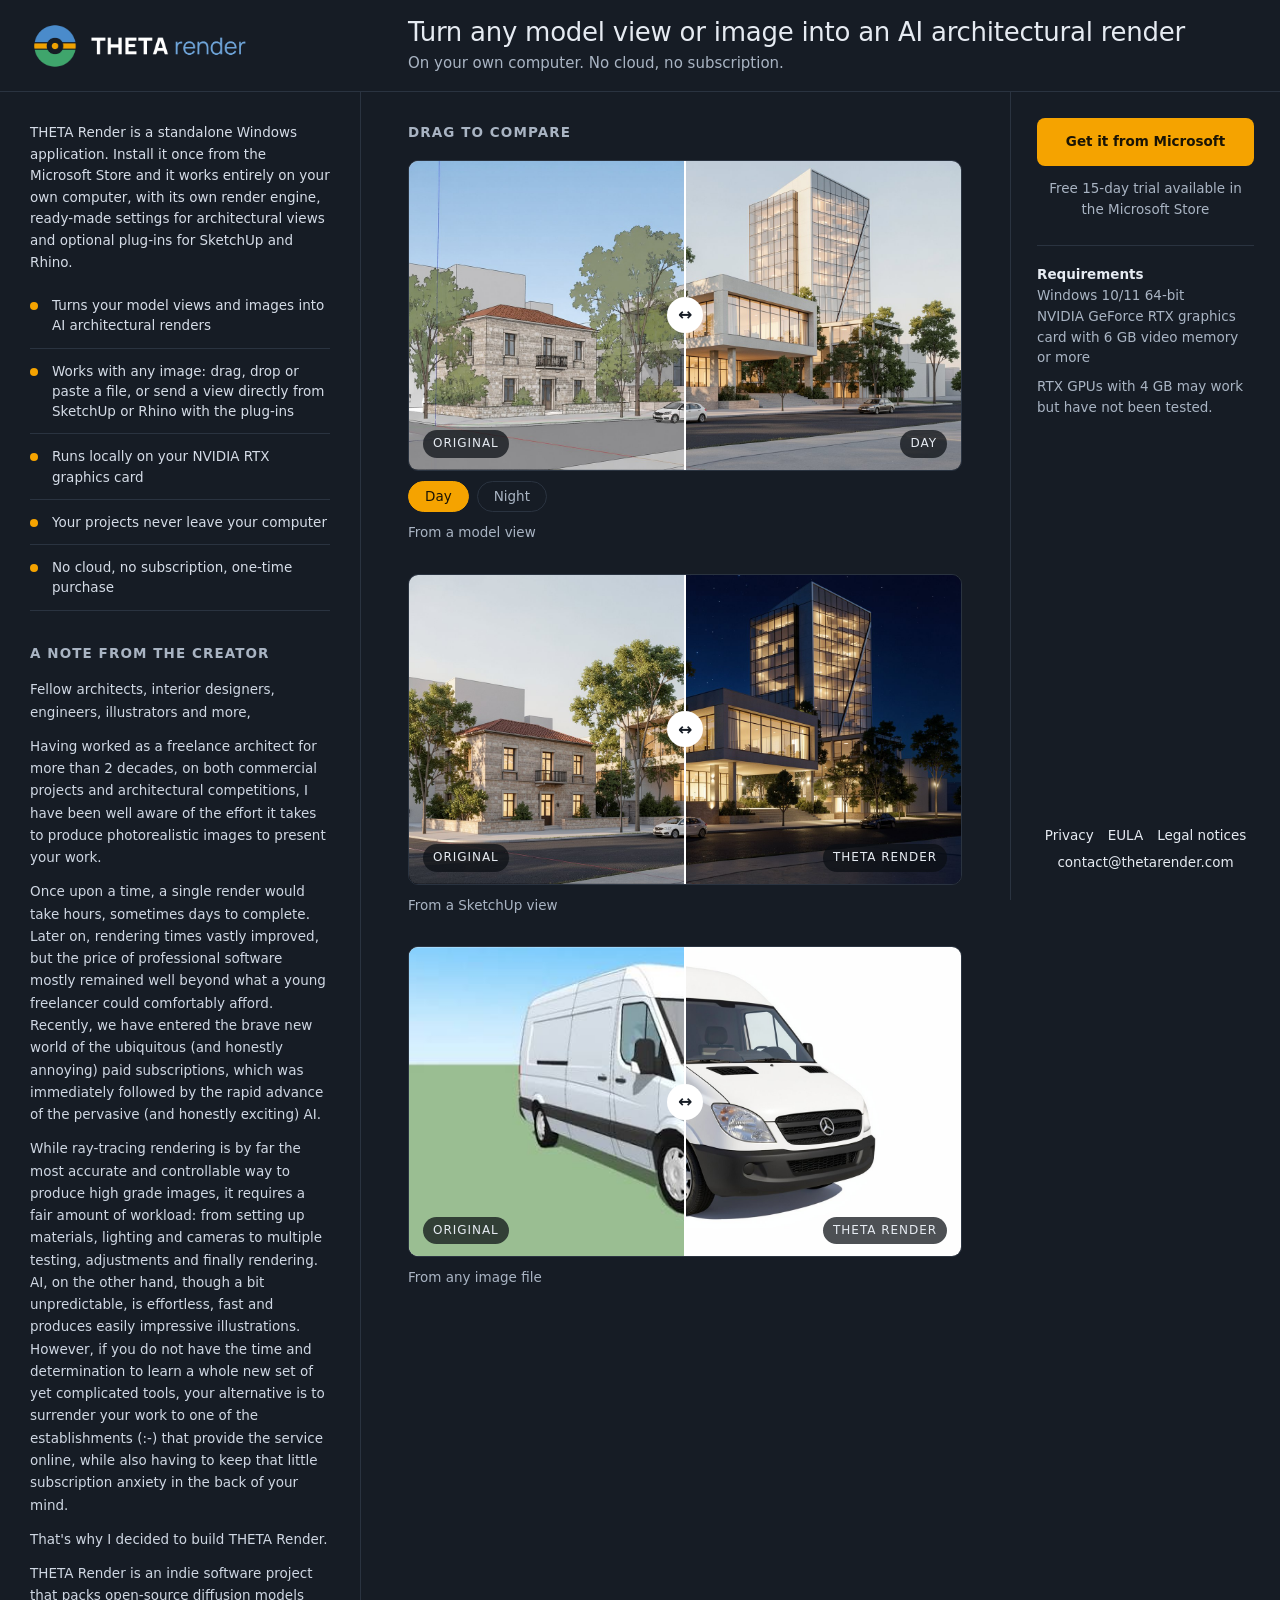
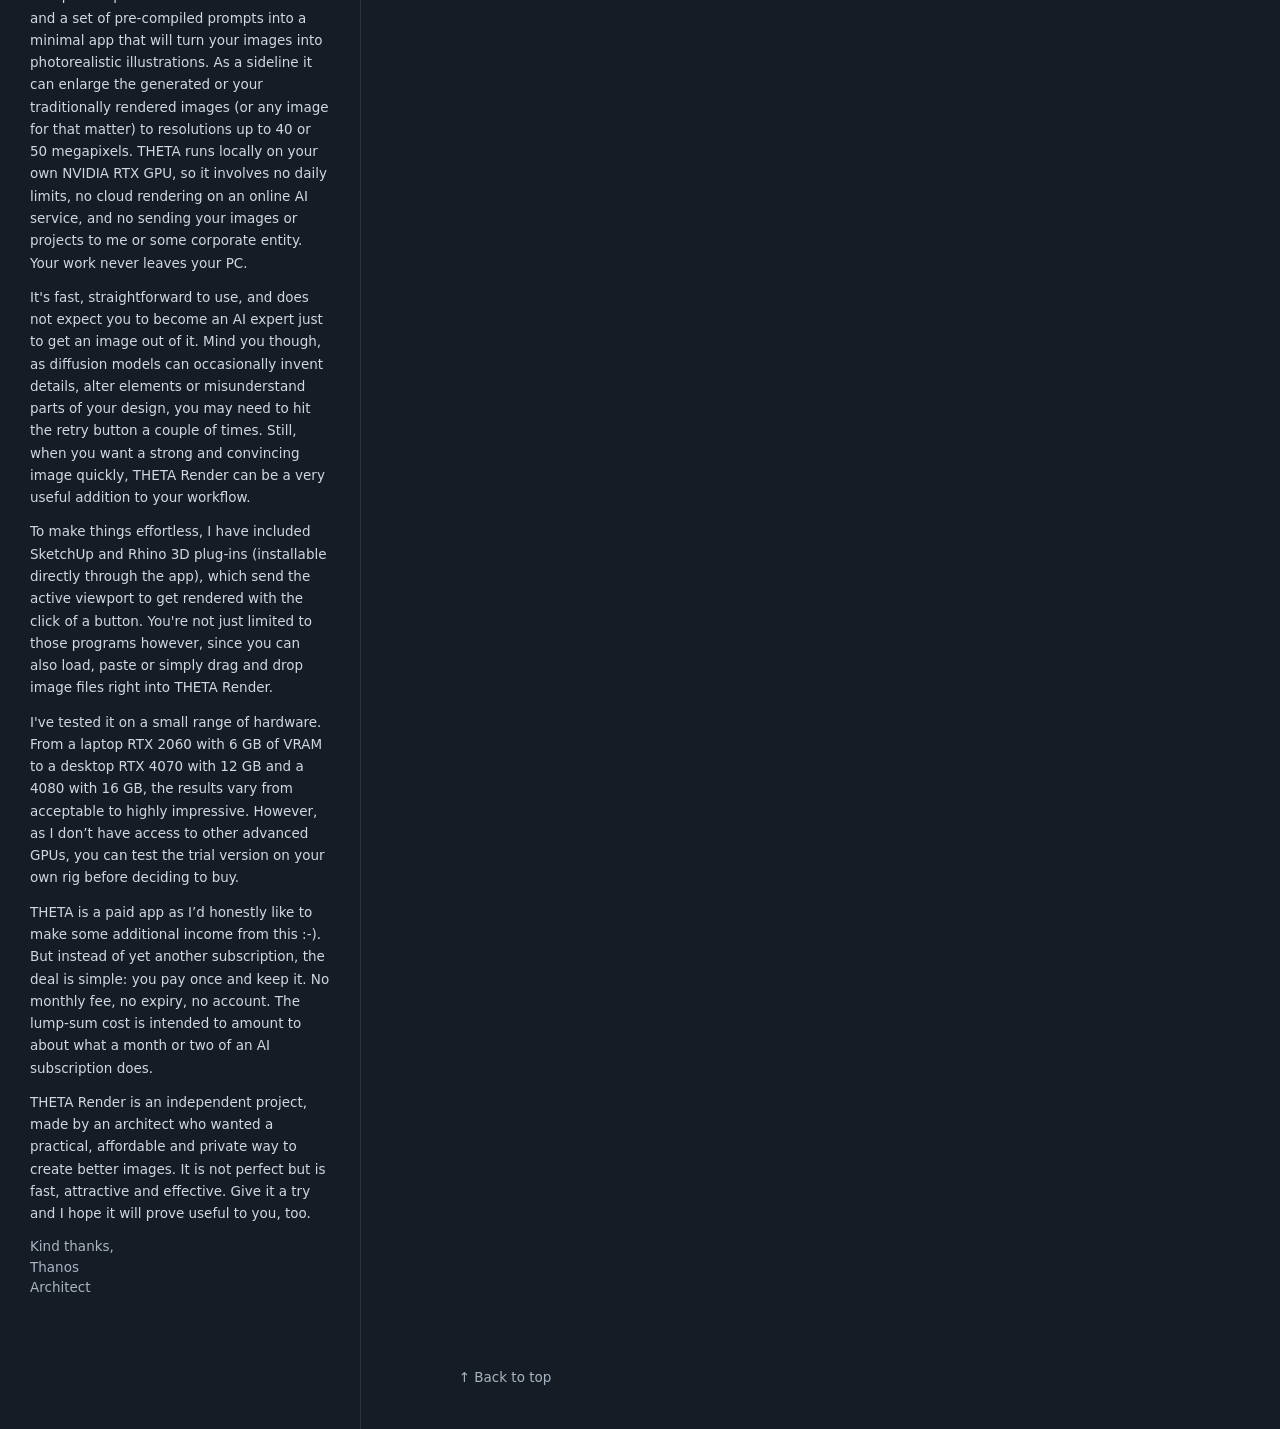
==== index.html @ a82d712e "Add website" ====
<!doctype html><html lang="en"><head><meta charset="utf-8"><meta name="viewport" content="width=device-width,initial-scale=1">
<title>THETA Render - turn any model view or image into an AI architectural render</title><meta name="description" content="THETA Render turns any model view, sketch, photo or image into an AI-generated architectural render on your own NVIDIA computer. No cloud, no subscription.">
<meta property="og:title" content="THETA Render - turn any model view or image into an AI architectural render"><meta property="og:description" content="THETA Render turns any model view, sketch, photo or image into an AI-generated architectural render on your own NVIDIA computer. No cloud, no subscription."><meta property="og:type" content="website"><meta property="og:url" content="https://thetarender.com/">
<link rel="icon" href="img/favicon.png"><link rel="stylesheet" href="css/style.css?v=6"></head><body id="top"><header><a class="logo" href="index.html"><img src="img/logo.png" alt="THETA render"></a><div><h1>Turn any model view or image into an AI architectural render</h1><p>On your own computer. No cloud, no subscription.</p></div></header><aside class="right">
 <a class="btn" href="#">Get it from Microsoft</a>
 <p class="small">Free 15-day trial available in the Microsoft Store</p>
 <div class="req"><b>Requirements</b><br>Windows 10/11 64-bit<br>NVIDIA GeForce RTX graphics card with 6 GB video memory or more<br><span style="display:block;margin-top:8px">RTX GPUs with 4 GB may work but have not been tested.</span></div>
 <div class="legal"><a href="privacy.html">Privacy</a><a href="eula.html">EULA</a><a href="notices.html">Legal notices</a><a class="em" href="mailto:contact@thetarender.com">contact@thetarender.com</a></div>
</aside>
<div class="layout">
 <section class="left">
  <p class="intro">THETA Render is a standalone Windows application. Install it once from the Microsoft Store and it works entirely on your own computer, with its own render engine, ready-made settings for architectural views and optional plug-ins for SketchUp and Rhino.</p>
  <ul class="facts">
   <li>Turns your model views and images into AI architectural renders</li>
   <li>Works with any image: drag, drop or paste a file, or send a view directly from SketchUp or Rhino with the plug-ins</li>
   <li>Runs locally on your NVIDIA RTX graphics card</li>
   <li>Your projects never leave your computer</li>
   <li>No cloud, no subscription, one-time purchase</li>
  </ul>
  <div class="note"><h2>A note from the creator</h2><p>Fellow architects, interior designers, engineers, illustrators and more,</p><p>Having worked as a freelance architect for more than 2 decades, on both commercial projects and architectural competitions, I have been well aware of the effort it takes to produce photorealistic images to present your work.</p><p>Once upon a time, a single render would take hours, sometimes days to complete. Later on, rendering times vastly improved, but the price of professional software mostly remained well beyond what a young freelancer could comfortably afford. Recently, we have entered the brave new world of the ubiquitous (and honestly annoying) paid subscriptions, which was immediately followed by the rapid advance of the pervasive (and honestly exciting) AI.</p><p>While ray-tracing rendering is by far the most accurate and controllable way to produce high grade images, it requires a fair amount of workload: from setting up materials, lighting and cameras to multiple testing, adjustments and finally rendering. AI, on the other hand, though a bit unpredictable, is effortless, fast and produces easily impressive illustrations. However, if you do not have the time and determination to learn a whole new set of yet complicated tools, your alternative is to surrender your work to one of the establishments (:-) that provide the service online, while also having to keep that little subscription anxiety in the back of your mind.</p><p>That&#x27;s why I decided to build THETA Render.</p><p>THETA Render is an indie software project that packs open-source diffusion models and a set of pre-compiled prompts into a minimal app that will turn your images into photorealistic illustrations. As a sideline it can enlarge the generated or your traditionally rendered images (or any image for that matter) to resolutions up to 40 or 50 megapixels. THETA runs locally on your own NVIDIA RTX GPU, so it involves no daily limits, no cloud rendering on an online AI service, and no sending your images or projects to me or some corporate entity. Your work never leaves your PC.</p><p>It&#x27;s fast, straightforward to use, and does not expect you to become an AI expert just to get an image out of it. Mind you though, as diffusion models can occasionally invent details, alter elements or misunderstand parts of your design, you may need to hit the retry button a couple of times. Still, when you want a strong and convincing image quickly, THETA Render can be a very useful addition to your workflow.</p><p>To make things effortless, I have included SketchUp and Rhino 3D plug-ins (installable directly through the app), which send the active viewport to get rendered with the click of a button. You&#x27;re not just limited to those programs however, since you can also load, paste or simply drag and drop image files right into THETA Render.</p><p>I&#x27;ve tested it on a small range of hardware. From a laptop RTX 2060 with 6 GB of VRAM to a desktop RTX 4070 with 12 GB and a 4080 with 16 GB, the results vary from acceptable to highly impressive. However, as I don’t have access to other advanced GPUs, you can test the trial version on your own rig before deciding to buy.</p><p>THETA is a paid app as I’d honestly like to make some additional income from this :-). But instead of yet another subscription, the deal is simple: you pay once and keep it. No monthly fee, no expiry, no account. The lump-sum cost is intended to amount to about what a month or two of an AI subscription does.</p><p>THETA Render is an independent project, made by an architect who wanted a practical, affordable and private way to create better images. It is not perfect but is fast, attractive and effective. Give it a try and I hope it will prove useful to you, too.</p><div class="sig">Kind thanks,<br>Thanos<br>Architect</div></div>
 </section>
 <main class="gallery"><div class="in">
  <h2>Drag to compare</h2>
  <div id="gallery"></div>
 </div></main>
 <div class="totop"><a href="#top">&uarr; Back to top</a></div>
</div>
<footer class="mfoot"><a href="privacy.html">Privacy</a><a href="eula.html">EULA</a><a href="notices.html">Legal notices</a><a class="em" href="mailto:contact@thetarender.com">contact@thetarender.com</a></footer>
<noscript><p style="padding:20px">Please enable JavaScript to see the before/after examples.</p></noscript><script src="js/gallery.js"></script><script src="js/main.js"></script></body></html>
---- css/style.css ----
:root{--fs:13.5px;--bg:#161c25;--line:#2a3340;--text:#e6ebf2;--muted:#a9b4c3;--blue:#6aa5e3;--orange:#f5a300;--hh:92px;--lw:360px;--rw:270px;--gp:48px}
*{box-sizing:border-box}html{scroll-padding-top:calc(var(--hh) + 16px)}body{margin:0;background:var(--bg);color:var(--text);font:var(--fs)/1.6 "Segoe UI",system-ui,-apple-system,Roboto,Helvetica,Arial,sans-serif}
a{color:var(--blue)}
header{position:fixed;top:0;left:0;right:0;height:var(--hh);background:var(--bg);border-bottom:1px solid var(--line);display:flex;align-items:center;gap:0;padding:0 32px;z-index:5}
header .logo{width:calc(var(--lw) + var(--gp) - 32px);flex:none}header .logo img{height:46px;display:block}
header h1{font-size:26px;font-weight:500;margin:0;letter-spacing:-.01em;line-height:1.25}
header p{margin:2px 0 0;color:var(--muted);font-size:15px}
.right{position:fixed;top:var(--hh);bottom:0;right:0;width:var(--rw);border-left:1px solid var(--line);padding:26px 26px;display:flex;flex-direction:column;overflow:auto;background:var(--bg)}
.btn{display:block;text-align:center;text-decoration:none;font-weight:600;font-size:var(--fs);padding:13px 16px;border-radius:8px;background:var(--orange);color:#1a1405}
.btn:hover,.btn:focus-visible{filter:brightness(1.08)}
.small{font-size:var(--fs);color:var(--muted);text-align:center;margin:12px 0 0}
.req{margin-top:24px;font-size:var(--fs);line-height:1.55;color:var(--muted);border-top:1px solid var(--line);padding-top:18px}
.req b{color:var(--text);font-weight:600}
.legal{margin-top:auto;font-size:var(--fs);display:flex;gap:6px 14px;justify-content:center;flex-wrap:wrap;padding-top:20px}
.legal .em{flex-basis:100%;text-align:center}.legal a{color:var(--text);text-decoration:none;font-weight:500}.legal a:hover{text-decoration:underline}
.layout{margin:var(--hh) var(--rw) 0 0;display:grid;grid-template-columns:var(--lw) minmax(0,1fr);align-items:start;background:linear-gradient(var(--line),var(--line)) var(--lw) 0/1px 100% no-repeat}
.left{padding:30px 30px 60px}.intro{margin:0 0 22px;font-size:var(--fs);line-height:1.6;color:#d5dce7}
.facts{list-style:none;margin:0 0 32px;padding:0}
.facts li{padding:12px 0 12px 22px;border-bottom:1px solid var(--line);position:relative;color:#d5dce7;font-size:var(--fs);line-height:1.5}
.facts li:first-child{padding-top:0}
.facts li:before{content:"";position:absolute;left:0;top:19px;width:8px;height:8px;border-radius:50%;background:var(--orange)}
.facts li:first-child:before{top:7px}
.note h2{font-size:var(--fs);letter-spacing:.08em;text-transform:uppercase;color:var(--muted);font-weight:600;margin:0 0 14px}
.note p{margin:0 0 12px;font-size:var(--fs);line-height:1.65;color:#cfd7e3}
.sig{color:var(--muted);font-size:var(--fs);margin-top:6px;line-height:1.5}
.gallery{padding:30px var(--gp) 60px;min-width:0}.gallery .in{max-width:none}
.gallery h2{font-size:var(--fs);letter-spacing:.08em;text-transform:uppercase;color:var(--muted);font-weight:600;margin:0 0 16px}
figure{margin:0 0 30px}
figcaption{font-size:var(--fs);color:var(--muted);margin-top:10px}
.cmp{position:relative;background:#10151c;border-radius:10px;overflow:hidden;border:1px solid var(--line);aspect-ratio:var(--ar,2/1);touch-action:pan-y;cursor:ew-resize;user-select:none;-webkit-user-select:none;outline-offset:3px;--p:50%}
.cmp img{position:absolute;inset:0;width:100%;height:100%;object-fit:cover;display:block;pointer-events:none}
.cmp .before{position:absolute;inset:0;clip-path:inset(0 calc(100% - var(--p)) 0 0)}
.cmp .handle{position:absolute;top:0;bottom:0;left:var(--p);width:2px;margin-left:-1px;background:#fff;pointer-events:none}
.cmp .handle:after{content:"\2194";position:absolute;top:50%;left:50%;transform:translate(-50%,-50%);width:36px;height:36px;border-radius:50%;background:#fff;color:#161c25;display:grid;place-items:center;font-size:17px;font-weight:700}
.tag{position:absolute;bottom:12px;font-size:12px;letter-spacing:.08em;text-transform:uppercase;background:rgba(10,14,20,.72);padding:4px 10px;border-radius:20px;pointer-events:none}
.modes{display:flex;gap:8px;margin-top:10px}.modes button{font:inherit;font-size:var(--fs);color:var(--muted);background:none;border:1px solid var(--line);border-radius:20px;padding:4px 16px;cursor:pointer}.modes button[aria-pressed=true]{color:#1a1405;background:var(--orange);border-color:var(--orange)}.modes button:hover{color:var(--text)}.modes button[aria-pressed=true]:hover{color:#1a1405}
.tag.l{left:14px}.tag.r{right:14px}
.totop{grid-column:1/-1;text-align:center;padding:10px 0 40px;font-size:var(--fs)}.totop a{color:var(--muted);text-decoration:none}.totop a:hover{color:var(--text)}
.mfoot{display:none}.mfoot .em{flex-basis:100%;text-align:center}
/* legal pages */
.doc{margin:var(--hh) 0 0;padding:36px 32px 80px}
.doc .wrap{max-width:860px;margin:0 auto}
.doc h1{font-size:26px;font-weight:500;margin:0 0 4px}
.doc p.meta{color:var(--muted);font-size:var(--fs);margin:0 0 2px}
.doc h2{font-size:var(--fs);margin:34px 0 10px;font-weight:600}
.doc p{margin:0 0 10px;color:#d5dce7;font-size:var(--fs);overflow-wrap:anywhere}
.doc p.item{padding-left:2.6em;text-indent:-2.6em}
.doc p.sub{padding-left:4.6em;text-indent:-2em}
.doc .back{display:inline-block;margin-bottom:18px;text-decoration:none;font-size:var(--fs)}.doc .totop{text-align:left;padding:26px 0 0}
.doc .legal{justify-content:flex-start;margin-top:40px;border-top:1px solid var(--line)}.doc .legal .em{flex-basis:auto;text-align:left}
@media(max-width:1180px){
 header{position:static;height:auto;flex-direction:column;align-items:flex-start;gap:12px;padding:22px;border:0}
 header h1{font-size:24px}
 header .logo{width:auto}
 .right{position:static;width:auto;border:0;padding:4px 22px 22px;overflow:visible}
 .right .legal{display:none}
 .layout{margin:0;display:flex;flex-direction:column;align-items:stretch}
 .gallery,.gallery .in,.cmp{width:100%}
 .left{display:contents}
 .layout{background:none}
 .intro{order:0;padding:0 22px;margin:0 0 14px}
 .facts{order:1;padding:0 22px;margin:0 0 8px}
 .gallery{order:2;padding:18px 22px 8px}.gallery .in{max-width:none}
 .note{order:3;padding:12px 22px 12px}
 .totop{order:4;padding:6px 0 18px}
 .mfoot{display:flex;gap:8px 18px;flex-wrap:wrap;justify-content:center;padding:18px 22px 40px;border-top:1px solid var(--line)}
 .mfoot a{color:var(--text);text-decoration:none;font-weight:500}
 .doc{margin:0;padding:8px 22px 60px}
 .cmp{touch-action:pan-y}
}
@media(prefers-reduced-motion:no-preference){.btn{transition:filter .15s}}
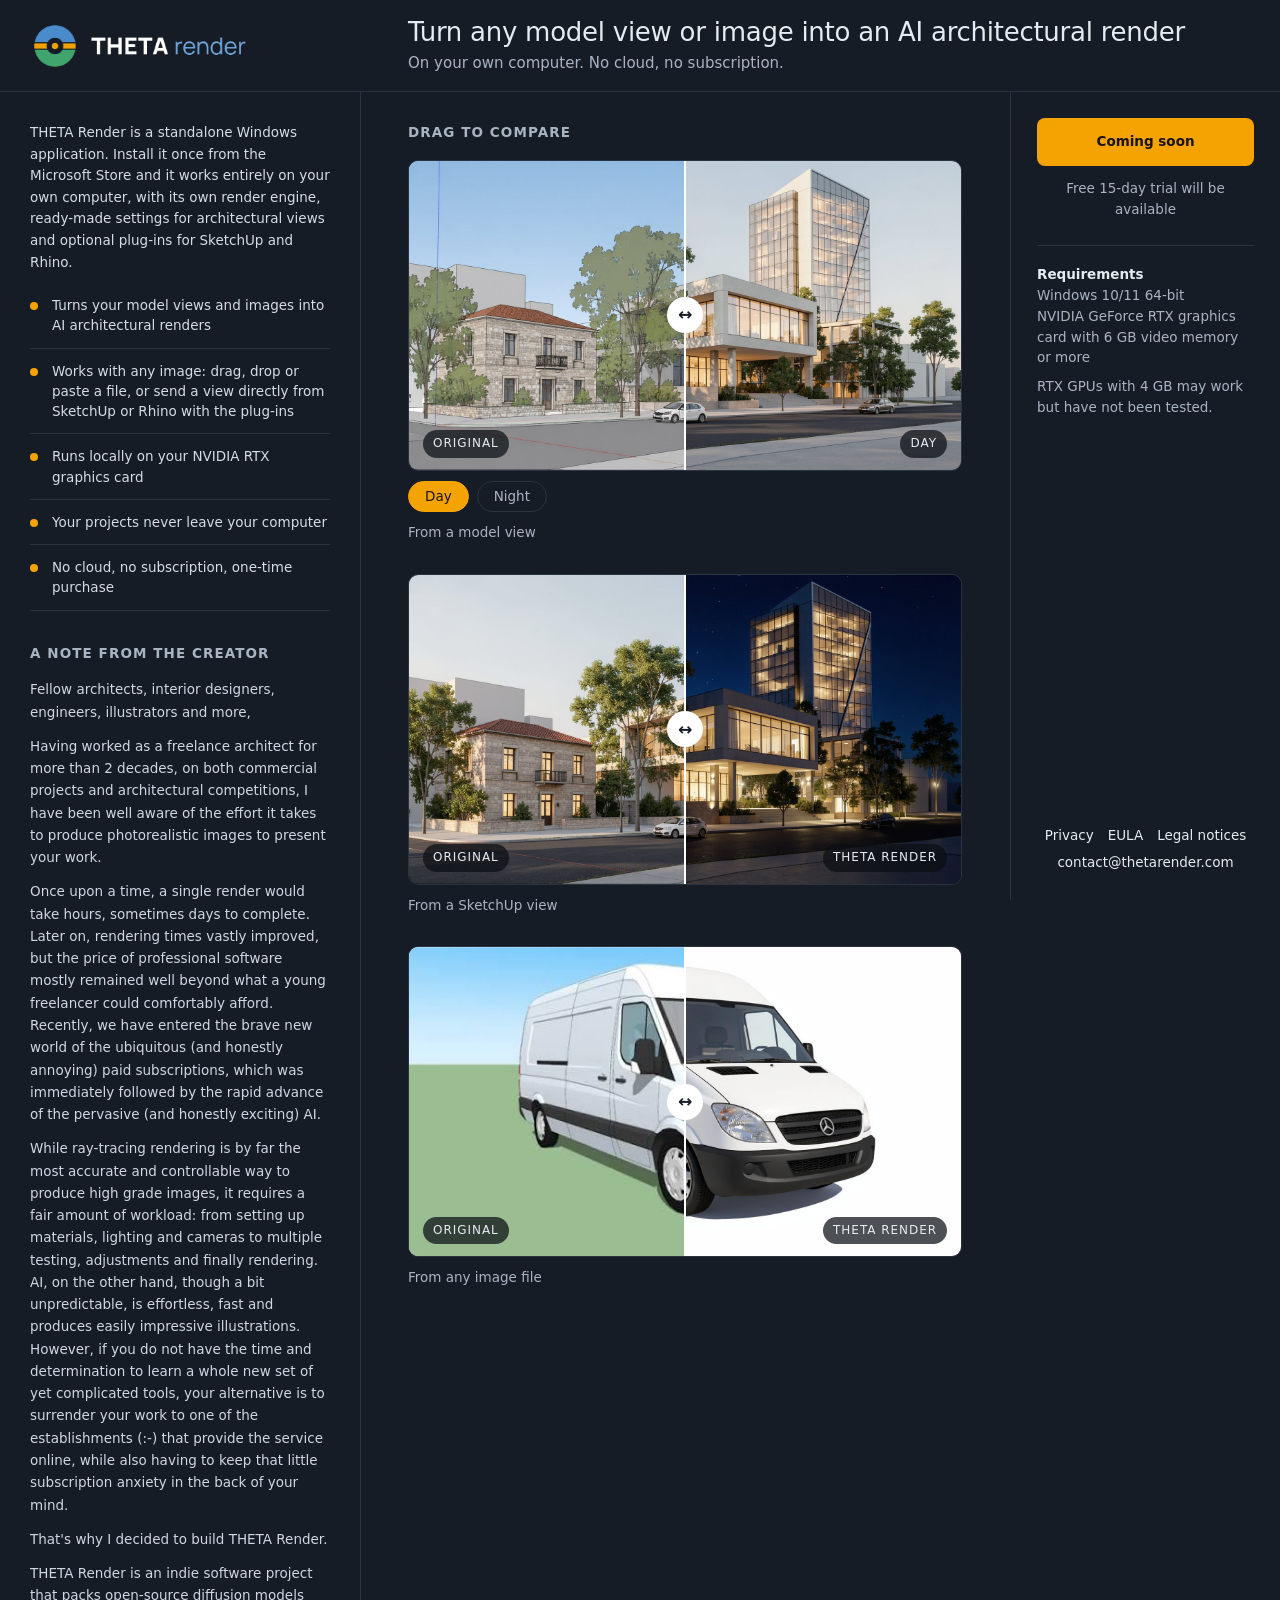
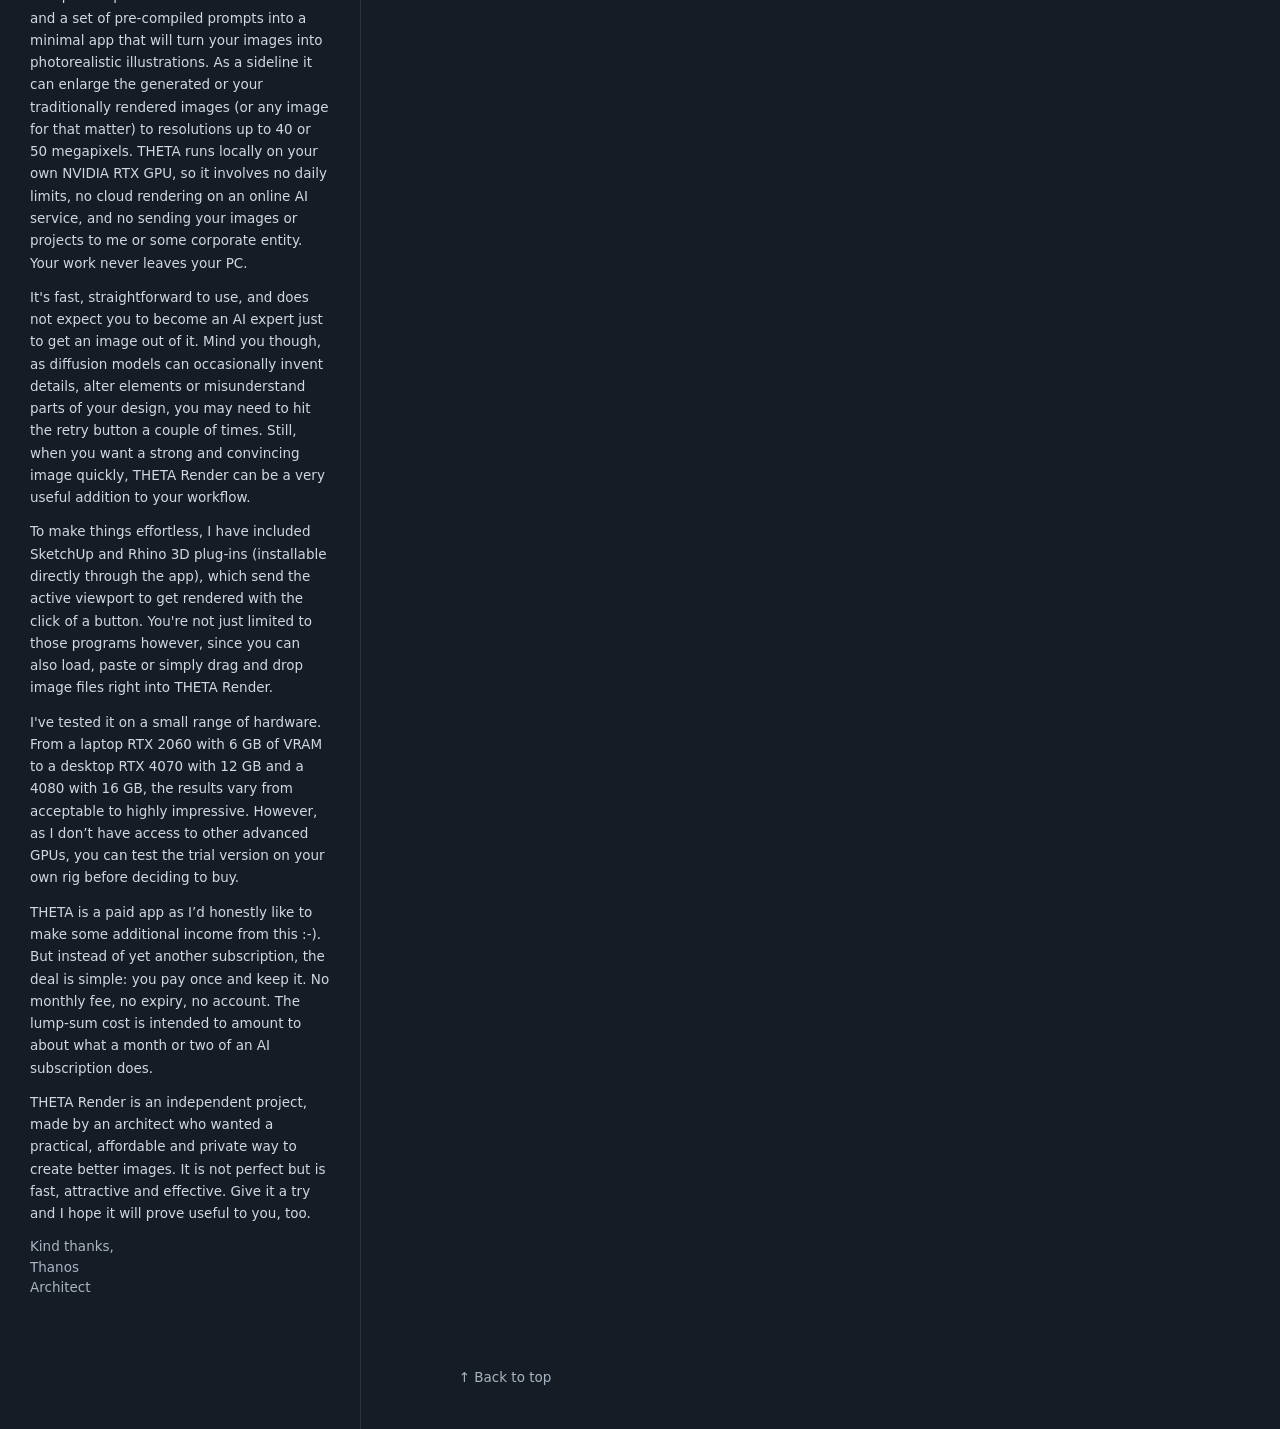
==== commit edee2157: "Change button text and trial availability message Updated call-to-action and trial information." ====
--- a/index.html
+++ b/index.html
@@ -1,9 +1,10 @@
 <!doctype html><html lang="en"><head><meta charset="utf-8"><meta name="viewport" content="width=device-width,initial-scale=1">
+<meta name="robots" content="noindex, nofollow">
 <title>THETA Render - turn any model view or image into an AI architectural render</title><meta name="description" content="THETA Render turns any model view, sketch, photo or image into an AI-generated architectural render on your own NVIDIA computer. No cloud, no subscription.">
 <meta property="og:title" content="THETA Render - turn any model view or image into an AI architectural render"><meta property="og:description" content="THETA Render turns any model view, sketch, photo or image into an AI-generated architectural render on your own NVIDIA computer. No cloud, no subscription."><meta property="og:type" content="website"><meta property="og:url" content="https://thetarender.com/">
 <link rel="icon" href="img/favicon.png"><link rel="stylesheet" href="css/style.css?v=6"></head><body id="top"><header><a class="logo" href="index.html"><img src="img/logo.png" alt="THETA render"></a><div><h1>Turn any model view or image into an AI architectural render</h1><p>On your own computer. No cloud, no subscription.</p></div></header><aside class="right">
- <a class="btn" href="#">Get it from Microsoft</a>
- <p class="small">Free 15-day trial available in the Microsoft Store</p>
+ <a class="btn" href="#">Coming soon</a>
+ <p class="small">Free 15-day trial will be available</p>
  <div class="req"><b>Requirements</b><br>Windows 10/11 64-bit<br>NVIDIA GeForce RTX graphics card with 6 GB video memory or more<br><span style="display:block;margin-top:8px">RTX GPUs with 4 GB may work but have not been tested.</span></div>
  <div class="legal"><a href="privacy.html">Privacy</a><a href="eula.html">EULA</a><a href="notices.html">Legal notices</a><a class="em" href="mailto:contact@thetarender.com">contact@thetarender.com</a></div>
 </aside>
@@ -26,4 +27,4 @@
  <div class="totop"><a href="#top">&uarr; Back to top</a></div>
 </div>
 <footer class="mfoot"><a href="privacy.html">Privacy</a><a href="eula.html">EULA</a><a href="notices.html">Legal notices</a><a class="em" href="mailto:contact@thetarender.com">contact@thetarender.com</a></footer>
-<noscript><p style="padding:20px">Please enable JavaScript to see the before/after examples.</p></noscript><script src="js/gallery.js"></script><script src="js/main.js"></script></body></html>+<noscript><p style="padding:20px">Please enable JavaScript to see the before/after examples.</p></noscript><script src="js/gallery.js"></script><script src="js/main.js"></script></body></html>
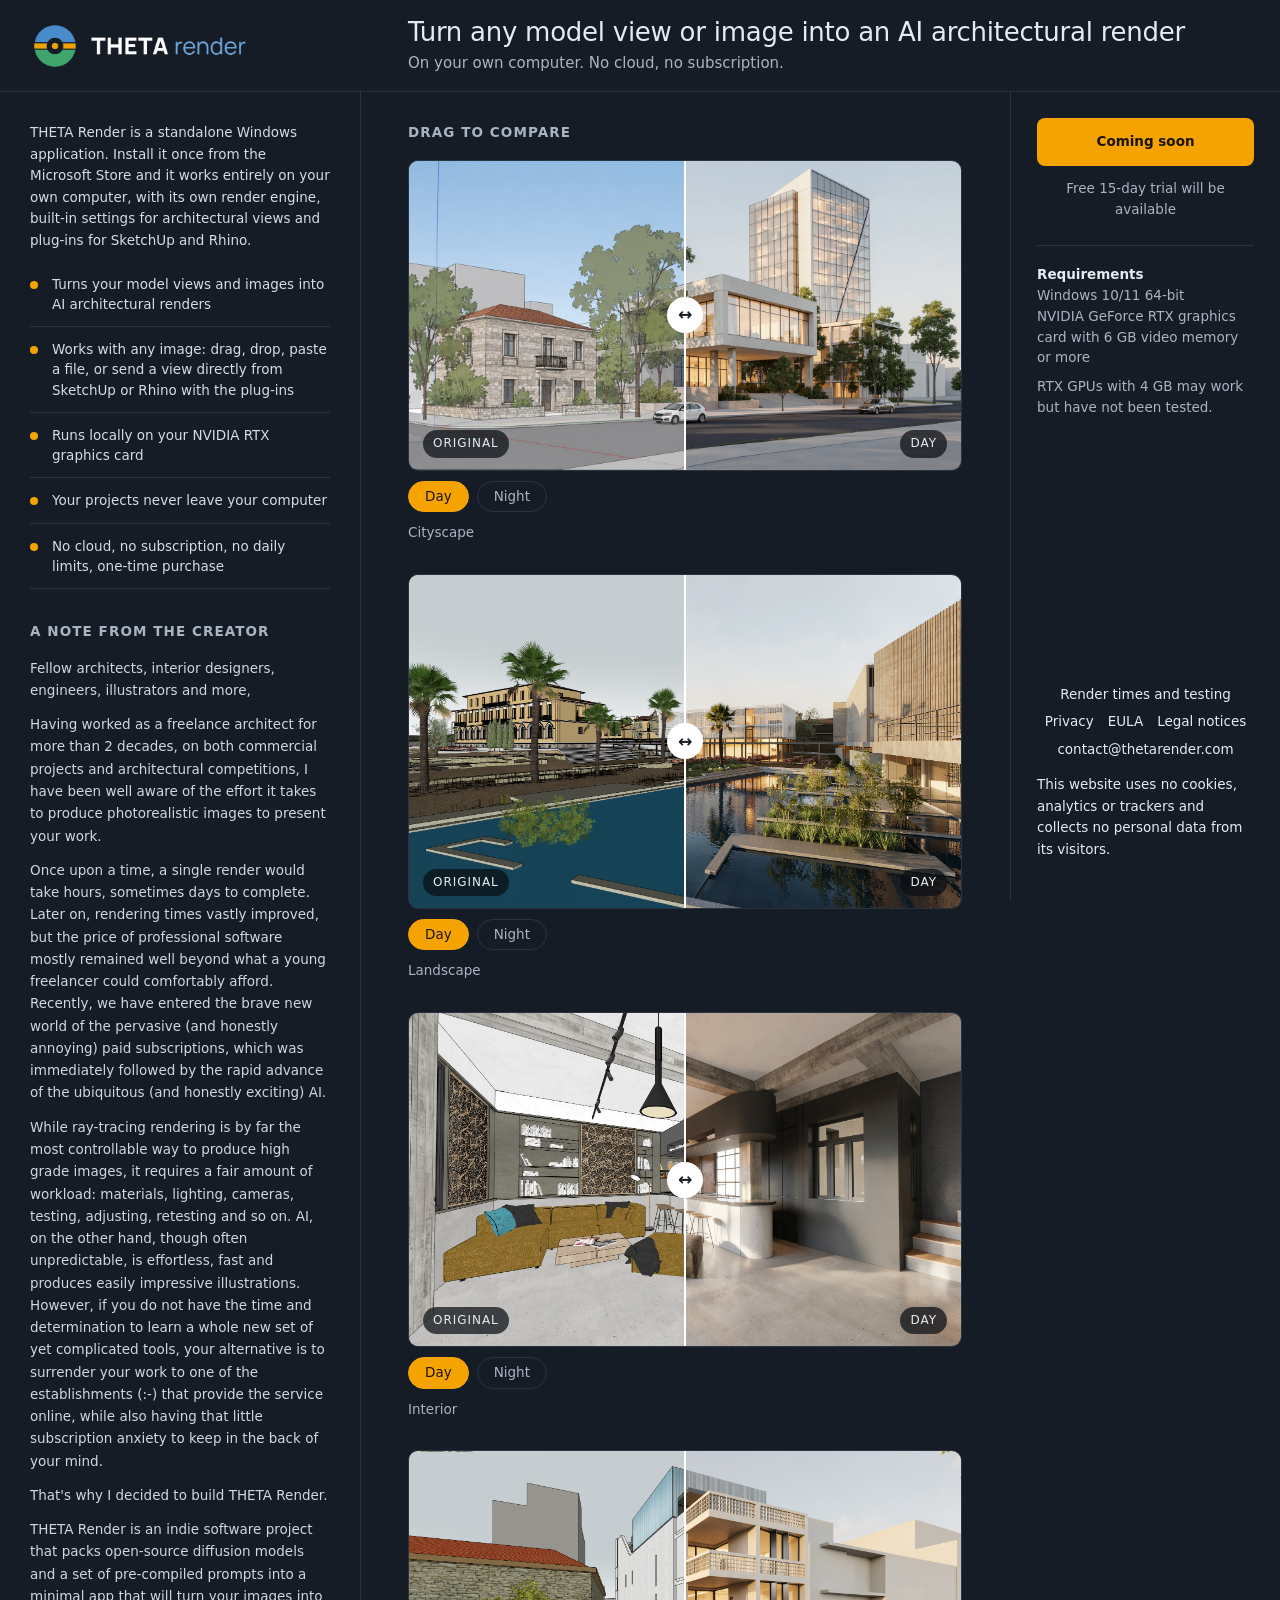
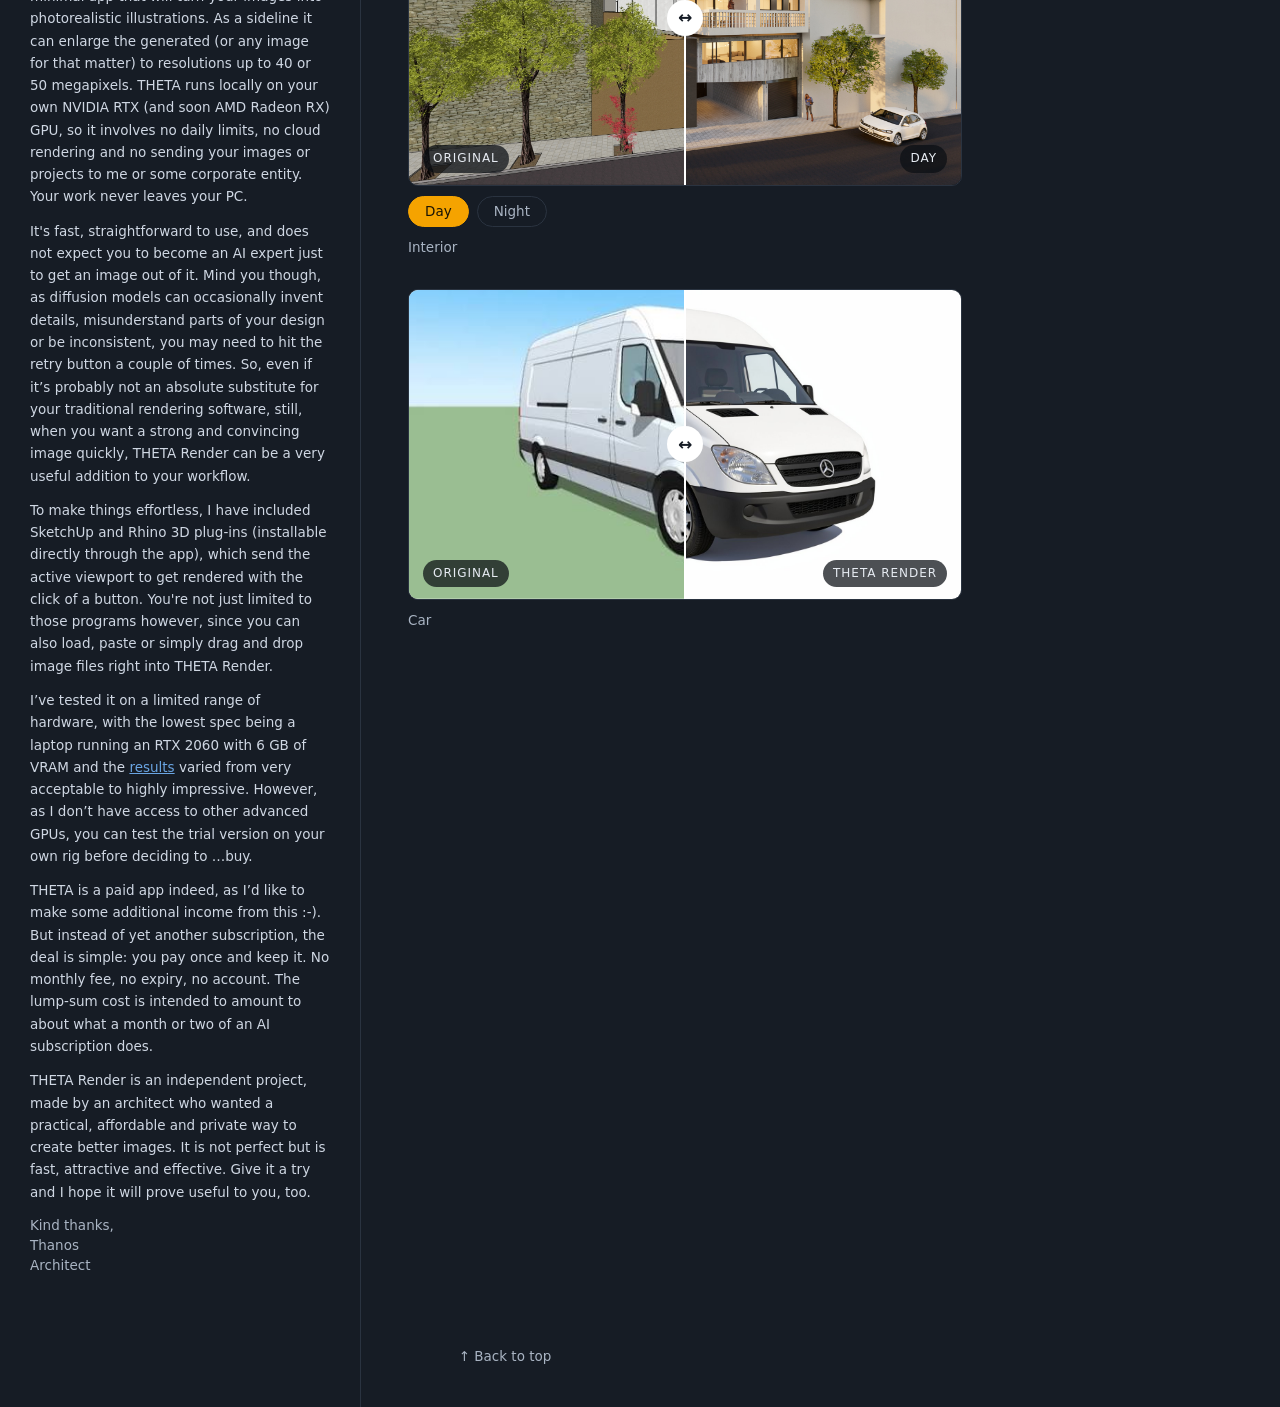
==== commit e3195e3e: "Update site with new legal" ====
--- a/index.html
+++ b/index.html
@@ -2,23 +2,23 @@
 <meta name="robots" content="noindex, nofollow">
 <title>THETA Render - turn any model view or image into an AI architectural render</title><meta name="description" content="THETA Render turns any model view, sketch, photo or image into an AI-generated architectural render on your own NVIDIA computer. No cloud, no subscription.">
 <meta property="og:title" content="THETA Render - turn any model view or image into an AI architectural render"><meta property="og:description" content="THETA Render turns any model view, sketch, photo or image into an AI-generated architectural render on your own NVIDIA computer. No cloud, no subscription."><meta property="og:type" content="website"><meta property="og:url" content="https://thetarender.com/">
-<link rel="icon" href="img/favicon.png"><link rel="stylesheet" href="css/style.css?v=6"></head><body id="top"><header><a class="logo" href="index.html"><img src="img/logo.png" alt="THETA render"></a><div><h1>Turn any model view or image into an AI architectural render</h1><p>On your own computer. No cloud, no subscription.</p></div></header><aside class="right">
- <a class="btn" href="#">Coming soon</a>
+<link rel="icon" href="img/favicon.png"><link rel="stylesheet" href="css/style.css?v=12"></head><body id="top"><header><a class="logo" href="index.html"><img src="img/logo.png" alt="THETA render"></a><div><h1>Turn any model view or image into an AI architectural render</h1><p>On your own computer. No cloud, no subscription.</p></div></header><aside class="right">
+ <span class="btn soon">Coming soon</span>
  <p class="small">Free 15-day trial will be available</p>
  <div class="req"><b>Requirements</b><br>Windows 10/11 64-bit<br>NVIDIA GeForce RTX graphics card with 6 GB video memory or more<br><span style="display:block;margin-top:8px">RTX GPUs with 4 GB may work but have not been tested.</span></div>
- <div class="legal"><a href="privacy.html">Privacy</a><a href="eula.html">EULA</a><a href="notices.html">Legal notices</a><a class="em" href="mailto:contact@thetarender.com">contact@thetarender.com</a></div>
+ <div class="legal"><a class="test" href="testing.html">Render times and testing</a><a href="privacy.html">Privacy</a><a href="eula.html">EULA</a><a href="notices.html">Legal notices</a><a class="em" href="mailto:contact@thetarender.com">contact@thetarender.com</a></div><p class="nodata">This website uses no cookies, analytics or trackers and collects no personal data from its visitors.</p>
 </aside>
 <div class="layout">
  <section class="left">
-  <p class="intro">THETA Render is a standalone Windows application. Install it once from the Microsoft Store and it works entirely on your own computer, with its own render engine, ready-made settings for architectural views and optional plug-ins for SketchUp and Rhino.</p>
+  <p class="intro">THETA Render is a standalone Windows application. Install it once from the Microsoft Store and it works entirely on your own computer, with its own render engine, built-in settings for architectural views and plug-ins for SketchUp and Rhino.</p>
   <ul class="facts">
    <li>Turns your model views and images into AI architectural renders</li>
-   <li>Works with any image: drag, drop or paste a file, or send a view directly from SketchUp or Rhino with the plug-ins</li>
+   <li>Works with any image: drag, drop, paste a file, or send a view directly from SketchUp or Rhino with the plug-ins</li>
    <li>Runs locally on your NVIDIA RTX graphics card</li>
    <li>Your projects never leave your computer</li>
-   <li>No cloud, no subscription, one-time purchase</li>
+   <li>No cloud, no subscription, no daily limits, one-time purchase</li>
   </ul>
-  <div class="note"><h2>A note from the creator</h2><p>Fellow architects, interior designers, engineers, illustrators and more,</p><p>Having worked as a freelance architect for more than 2 decades, on both commercial projects and architectural competitions, I have been well aware of the effort it takes to produce photorealistic images to present your work.</p><p>Once upon a time, a single render would take hours, sometimes days to complete. Later on, rendering times vastly improved, but the price of professional software mostly remained well beyond what a young freelancer could comfortably afford. Recently, we have entered the brave new world of the ubiquitous (and honestly annoying) paid subscriptions, which was immediately followed by the rapid advance of the pervasive (and honestly exciting) AI.</p><p>While ray-tracing rendering is by far the most accurate and controllable way to produce high grade images, it requires a fair amount of workload: from setting up materials, lighting and cameras to multiple testing, adjustments and finally rendering. AI, on the other hand, though a bit unpredictable, is effortless, fast and produces easily impressive illustrations. However, if you do not have the time and determination to learn a whole new set of yet complicated tools, your alternative is to surrender your work to one of the establishments (:-) that provide the service online, while also having to keep that little subscription anxiety in the back of your mind.</p><p>That&#x27;s why I decided to build THETA Render.</p><p>THETA Render is an indie software project that packs open-source diffusion models and a set of pre-compiled prompts into a minimal app that will turn your images into photorealistic illustrations. As a sideline it can enlarge the generated or your traditionally rendered images (or any image for that matter) to resolutions up to 40 or 50 megapixels. THETA runs locally on your own NVIDIA RTX GPU, so it involves no daily limits, no cloud rendering on an online AI service, and no sending your images or projects to me or some corporate entity. Your work never leaves your PC.</p><p>It&#x27;s fast, straightforward to use, and does not expect you to become an AI expert just to get an image out of it. Mind you though, as diffusion models can occasionally invent details, alter elements or misunderstand parts of your design, you may need to hit the retry button a couple of times. Still, when you want a strong and convincing image quickly, THETA Render can be a very useful addition to your workflow.</p><p>To make things effortless, I have included SketchUp and Rhino 3D plug-ins (installable directly through the app), which send the active viewport to get rendered with the click of a button. You&#x27;re not just limited to those programs however, since you can also load, paste or simply drag and drop image files right into THETA Render.</p><p>I&#x27;ve tested it on a small range of hardware. From a laptop RTX 2060 with 6 GB of VRAM to a desktop RTX 4070 with 12 GB and a 4080 with 16 GB, the results vary from acceptable to highly impressive. However, as I don’t have access to other advanced GPUs, you can test the trial version on your own rig before deciding to buy.</p><p>THETA is a paid app as I’d honestly like to make some additional income from this :-). But instead of yet another subscription, the deal is simple: you pay once and keep it. No monthly fee, no expiry, no account. The lump-sum cost is intended to amount to about what a month or two of an AI subscription does.</p><p>THETA Render is an independent project, made by an architect who wanted a practical, affordable and private way to create better images. It is not perfect but is fast, attractive and effective. Give it a try and I hope it will prove useful to you, too.</p><div class="sig">Kind thanks,<br>Thanos<br>Architect</div></div>
+  <div class="note"><h2>A note from the creator</h2><p>Fellow architects, interior designers, engineers, illustrators and more,</p><p>Having worked as a freelance architect for more than 2 decades, on both commercial projects and architectural competitions, I have been well aware of the effort it takes to produce photorealistic images to present your work.</p><p>Once upon a time, a single render would take hours, sometimes days to complete. Later on, rendering times vastly improved, but the price of professional software mostly remained well beyond what a young freelancer could comfortably afford. Recently, we have entered the brave new world of the pervasive (and honestly annoying) paid subscriptions, which was immediately followed by the rapid advance of the ubiquitous (and honestly exciting) AI.</p><p>While ray-tracing rendering is by far the most controllable way to produce high grade images, it requires a fair amount of workload: materials, lighting, cameras, testing, adjusting, retesting and so on. AI, on the other hand, though often unpredictable, is effortless, fast and produces easily impressive illustrations. However, if you do not have the time and determination to learn a whole new set of yet complicated tools, your alternative is to surrender your work to one of the establishments (:-) that provide the service online, while also having that little subscription anxiety to keep in the back of your mind.</p><p>That&#x27;s why I decided to build THETA Render.</p><p>THETA Render is an indie software project that packs open-source diffusion models and a set of pre-compiled prompts into a minimal app that will turn your images into photorealistic illustrations. As a sideline it can enlarge the generated (or any image for that matter) to resolutions up to 40 or 50 megapixels. THETA runs locally on your own NVIDIA RTX (and soon AMD Radeon RX) GPU, so it involves no daily limits, no cloud rendering and no sending your images or projects to me or some corporate entity. Your work never leaves your PC.</p><p>It&#x27;s fast, straightforward to use, and does not expect you to become an AI expert just to get an image out of it. Mind you though, as diffusion models can occasionally invent details, misunderstand parts of your design or be inconsistent, you may need to hit the retry button a couple of times. So, even if it’s probably not an absolute substitute for your traditional rendering software, still, when you want a strong and convincing image quickly, THETA Render can be a very useful addition to your workflow.</p><p>To make things effortless, I have included SketchUp and Rhino 3D plug-ins (installable directly through the app), which send the active viewport to get rendered with the click of a button. You&#x27;re not just limited to those programs however, since you can also load, paste or simply drag and drop image files right into THETA Render.</p><p>I’ve tested it on a limited range of hardware, with the lowest spec being a laptop running an RTX 2060 with 6 GB of VRAM and the <a href="testing.html">results</a> varied from very acceptable to highly impressive. However, as I don’t have access to other advanced GPUs, you can test the trial version on your own rig before deciding to …buy.</p><p>THETA is a paid app indeed, as I’d like to make some additional income from this :-). But instead of yet another subscription, the deal is simple: you pay once and keep it. No monthly fee, no expiry, no account. The lump-sum cost is intended to amount to about what a month or two of an AI subscription does.</p><p>THETA Render is an independent project, made by an architect who wanted a practical, affordable and private way to create better images. It is not perfect but is fast, attractive and effective. Give it a try and I hope it will prove useful to you, too.</p><div class="sig">Kind thanks,<br>Thanos<br>Architect</div></div>
  </section>
  <main class="gallery"><div class="in">
   <h2>Drag to compare</h2>
@@ -26,5 +26,5 @@
  </div></main>
  <div class="totop"><a href="#top">&uarr; Back to top</a></div>
 </div>
-<footer class="mfoot"><a href="privacy.html">Privacy</a><a href="eula.html">EULA</a><a href="notices.html">Legal notices</a><a class="em" href="mailto:contact@thetarender.com">contact@thetarender.com</a></footer>
-<noscript><p style="padding:20px">Please enable JavaScript to see the before/after examples.</p></noscript><script src="js/gallery.js"></script><script src="js/main.js"></script></body></html>
+<footer class="mfoot"><a class="test" href="testing.html">Render times and testing</a><a href="privacy.html">Privacy</a><a href="eula.html">EULA</a><a href="notices.html">Legal notices</a><a class="em" href="mailto:contact@thetarender.com">contact@thetarender.com</a><p class="nodata">This website uses no cookies, analytics or trackers and collects no personal data from its visitors.</p></footer>
+<noscript><p style="padding:20px">Please enable JavaScript to see the before/after examples.</p></noscript><script src="js/gallery.js"></script><script src="js/main.js"></script></body></html>
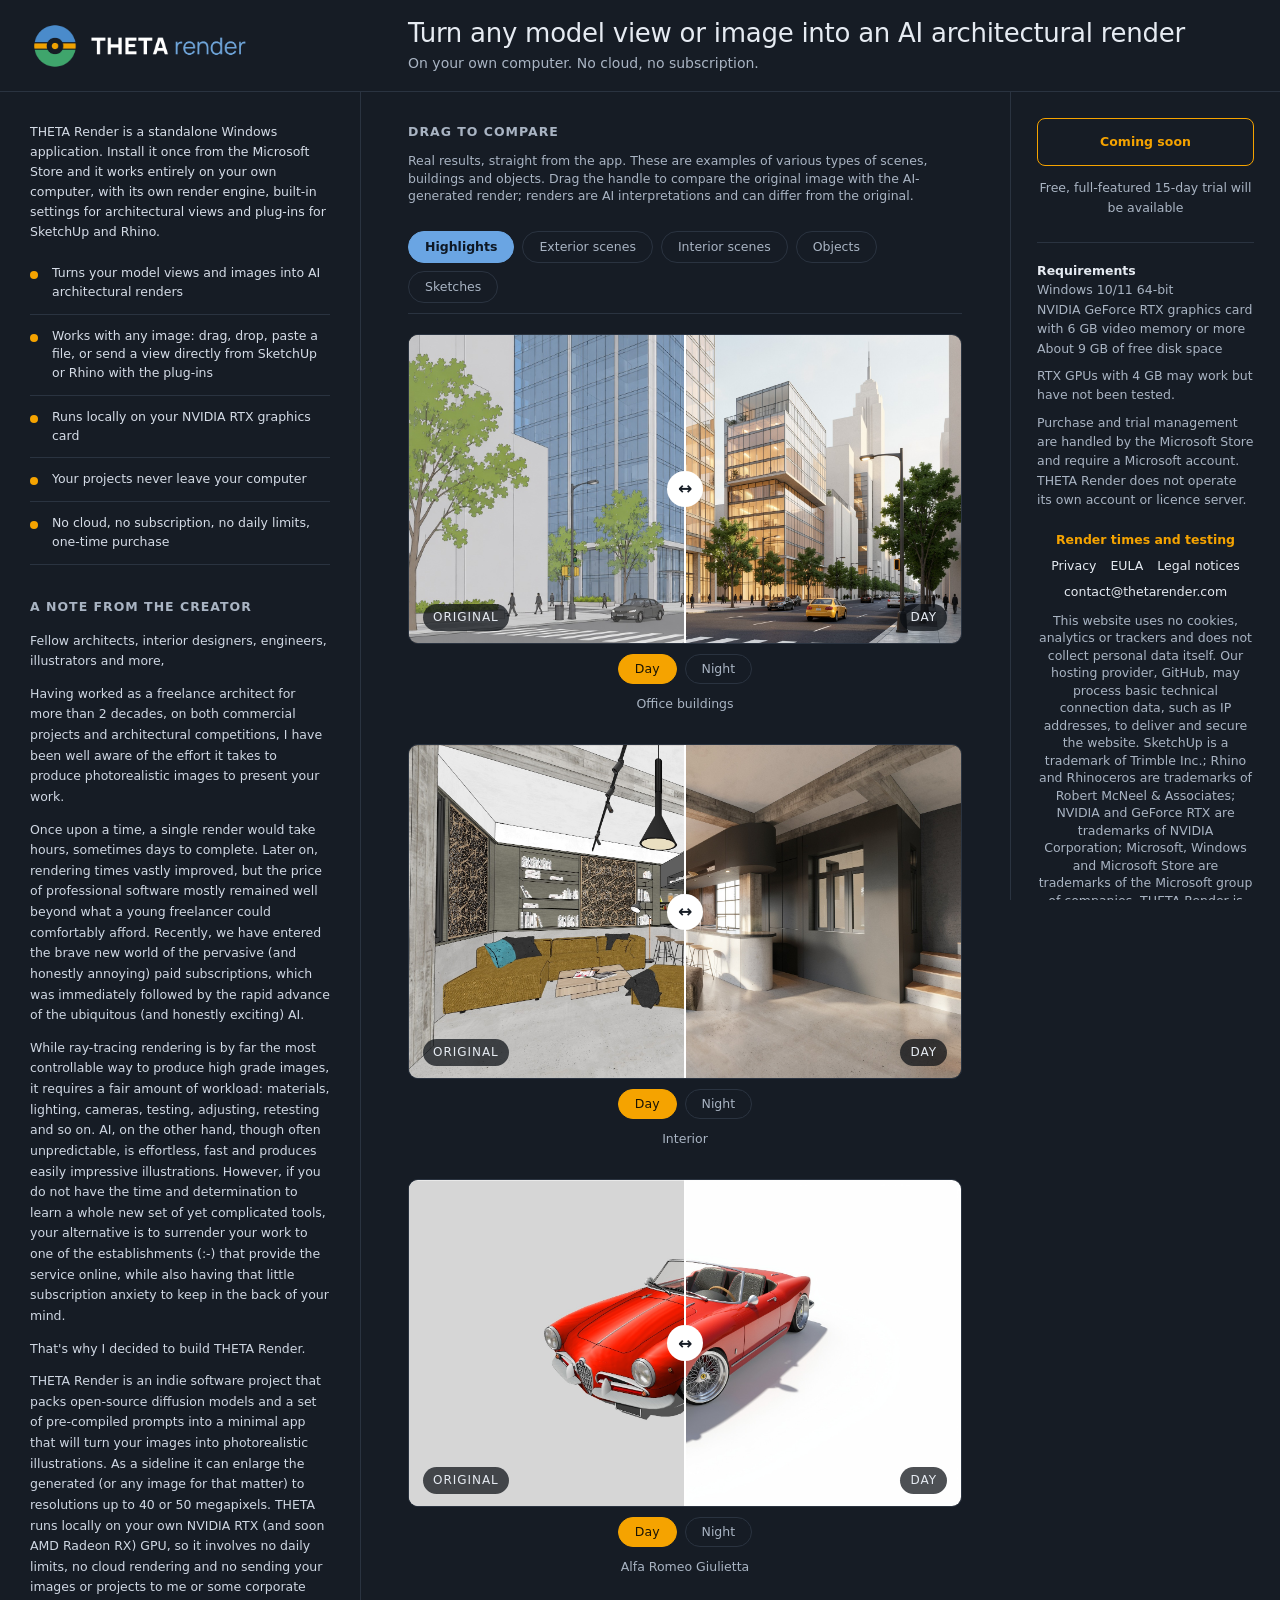
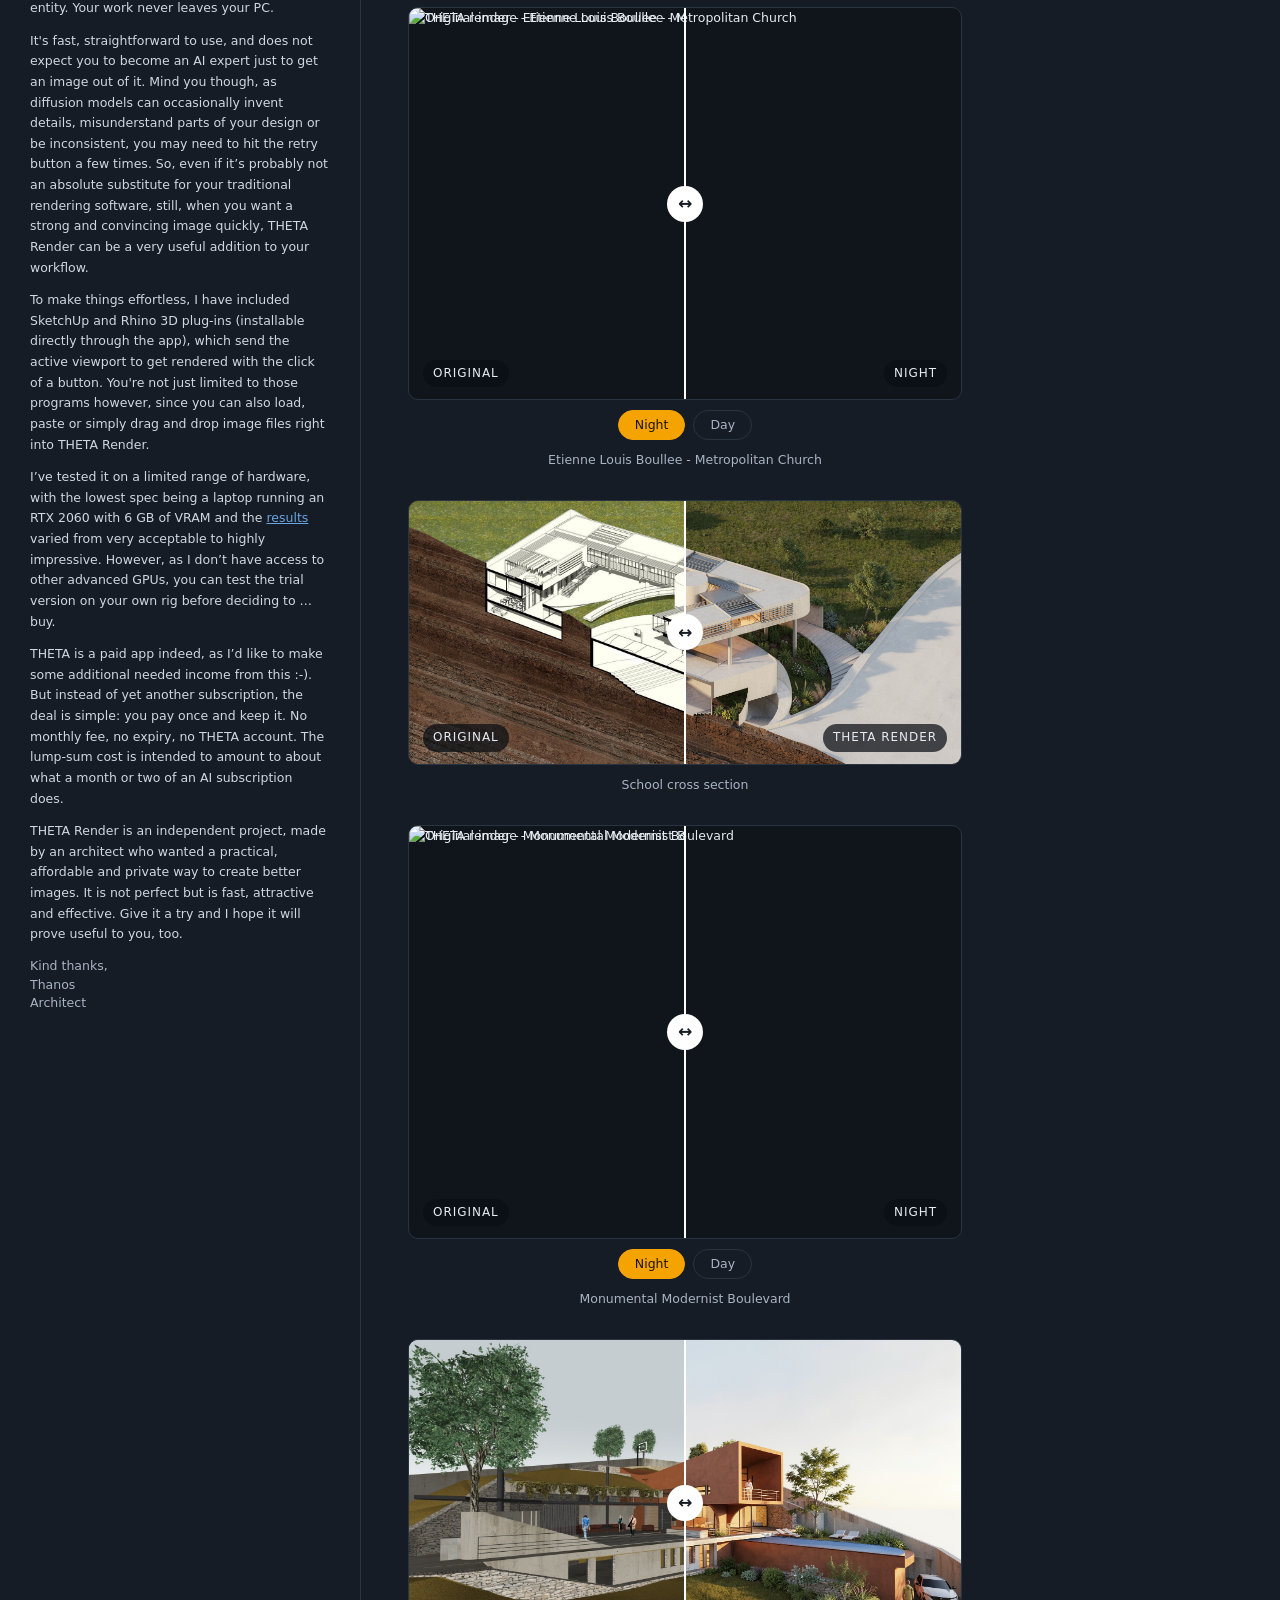
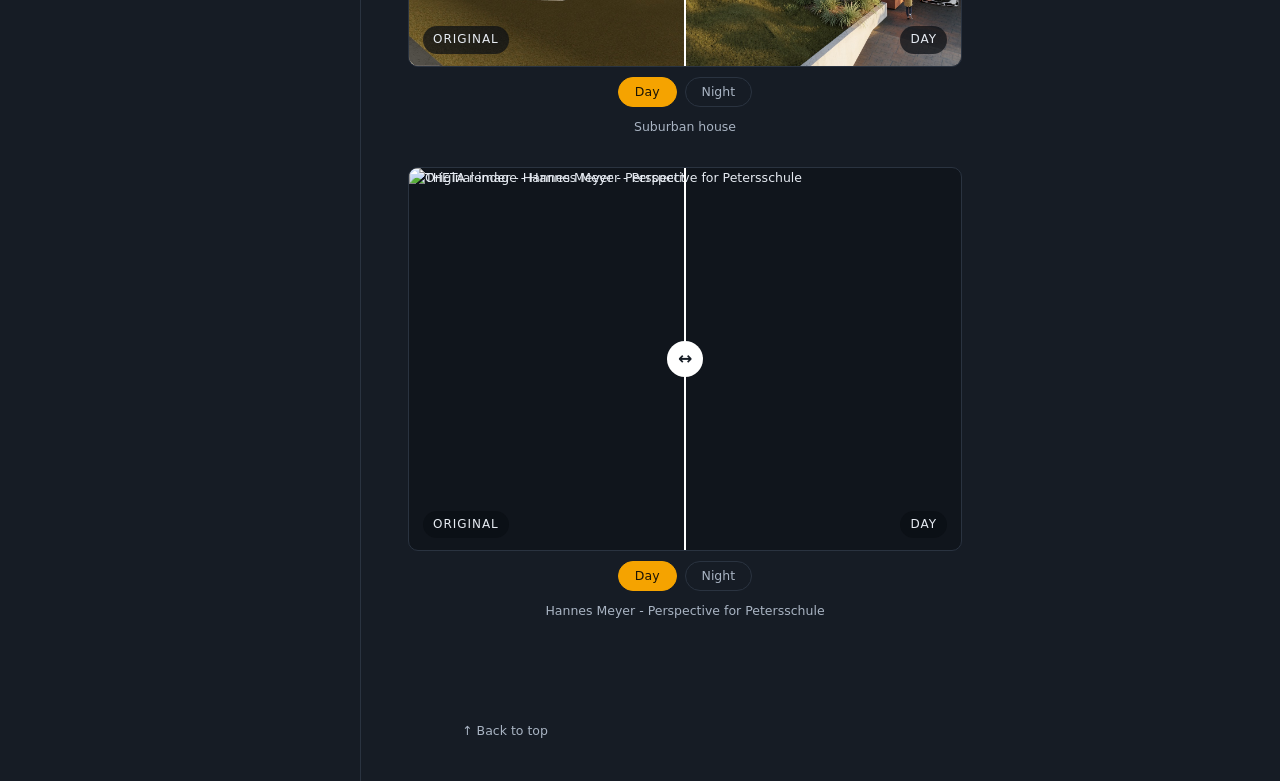
==== commit c1c27287: "Website update with image tabs" ====
--- a/index.html
+++ b/index.html
@@ -2,11 +2,12 @@
 <meta name="robots" content="noindex, nofollow">
 <title>THETA Render - turn any model view or image into an AI architectural render</title><meta name="description" content="THETA Render turns any model view, sketch, photo or image into an AI-generated architectural render on your own NVIDIA computer. No cloud, no subscription.">
 <meta property="og:title" content="THETA Render - turn any model view or image into an AI architectural render"><meta property="og:description" content="THETA Render turns any model view, sketch, photo or image into an AI-generated architectural render on your own NVIDIA computer. No cloud, no subscription."><meta property="og:type" content="website"><meta property="og:url" content="https://thetarender.com/">
-<link rel="icon" href="img/favicon.png"><link rel="stylesheet" href="css/style.css?v=12"></head><body id="top"><header><a class="logo" href="index.html"><img src="img/logo.png" alt="THETA render"></a><div><h1>Turn any model view or image into an AI architectural render</h1><p>On your own computer. No cloud, no subscription.</p></div></header><aside class="right">
+<link rel="icon" href="img/favicon.png"><link rel="stylesheet" href="css/style.css?v=16"></head><body id="top"><header><a class="logo" href="index.html"><img src="img/logo.png" alt="THETA render"></a><div><h1>Turn any model view or image into an AI architectural render</h1><p>On your own computer. No cloud, no subscription.</p></div></header><aside class="right">
  <span class="btn soon">Coming soon</span>
- <p class="small">Free 15-day trial will be available</p>
- <div class="req"><b>Requirements</b><br>Windows 10/11 64-bit<br>NVIDIA GeForce RTX graphics card with 6 GB video memory or more<br><span style="display:block;margin-top:8px">RTX GPUs with 4 GB may work but have not been tested.</span></div>
- <div class="legal"><a class="test" href="testing.html">Render times and testing</a><a href="privacy.html">Privacy</a><a href="eula.html">EULA</a><a href="notices.html">Legal notices</a><a class="em" href="mailto:contact@thetarender.com">contact@thetarender.com</a></div><p class="nodata">This website uses no cookies, analytics or trackers and collects no personal data from its visitors.</p>
+ <p class="small">Free, full-featured 15-day trial will be available</p>
+ <div class="req"><b>Requirements</b><br>Windows 10/11 64-bit<br>NVIDIA GeForce RTX graphics card with 6 GB video memory or more<br>About 9 GB of free disk space<br><span style="display:block;margin-top:8px">RTX GPUs with 4 GB may work but have not been tested.</span>
+<span style="display:block;margin-top:8px">Purchase and trial management are handled by the Microsoft Store and require a Microsoft account. THETA Render does not operate its own account or licence server.</span></div>
+ <div class="legal"><a class="test" href="testing.html">Render times and testing</a><a href="privacy.html">Privacy</a><a href="eula.html">EULA</a><a href="notices.html">Legal notices</a><a class="em" href="mailto:contact@thetarender.com">contact@thetarender.com</a></div><p class="nodata">This website uses no cookies, analytics or trackers and does not collect personal data itself. Our hosting provider, GitHub, may process basic technical connection data, such as IP addresses, to deliver and secure the website. SketchUp is a trademark of Trimble Inc.; Rhino and Rhinoceros are trademarks of Robert McNeel &amp; Associates; NVIDIA and GeForce RTX are trademarks of NVIDIA Corporation; Microsoft, Windows and Microsoft Store are trademarks of the Microsoft group of companies. THETA Render is not affiliated with or endorsed by these companies.</p>
 </aside>
 <div class="layout">
  <section class="left">
@@ -18,13 +19,14 @@
    <li>Your projects never leave your computer</li>
    <li>No cloud, no subscription, no daily limits, one-time purchase</li>
   </ul>
-  <div class="note"><h2>A note from the creator</h2><p>Fellow architects, interior designers, engineers, illustrators and more,</p><p>Having worked as a freelance architect for more than 2 decades, on both commercial projects and architectural competitions, I have been well aware of the effort it takes to produce photorealistic images to present your work.</p><p>Once upon a time, a single render would take hours, sometimes days to complete. Later on, rendering times vastly improved, but the price of professional software mostly remained well beyond what a young freelancer could comfortably afford. Recently, we have entered the brave new world of the pervasive (and honestly annoying) paid subscriptions, which was immediately followed by the rapid advance of the ubiquitous (and honestly exciting) AI.</p><p>While ray-tracing rendering is by far the most controllable way to produce high grade images, it requires a fair amount of workload: materials, lighting, cameras, testing, adjusting, retesting and so on. AI, on the other hand, though often unpredictable, is effortless, fast and produces easily impressive illustrations. However, if you do not have the time and determination to learn a whole new set of yet complicated tools, your alternative is to surrender your work to one of the establishments (:-) that provide the service online, while also having that little subscription anxiety to keep in the back of your mind.</p><p>That&#x27;s why I decided to build THETA Render.</p><p>THETA Render is an indie software project that packs open-source diffusion models and a set of pre-compiled prompts into a minimal app that will turn your images into photorealistic illustrations. As a sideline it can enlarge the generated (or any image for that matter) to resolutions up to 40 or 50 megapixels. THETA runs locally on your own NVIDIA RTX (and soon AMD Radeon RX) GPU, so it involves no daily limits, no cloud rendering and no sending your images or projects to me or some corporate entity. Your work never leaves your PC.</p><p>It&#x27;s fast, straightforward to use, and does not expect you to become an AI expert just to get an image out of it. Mind you though, as diffusion models can occasionally invent details, misunderstand parts of your design or be inconsistent, you may need to hit the retry button a couple of times. So, even if it’s probably not an absolute substitute for your traditional rendering software, still, when you want a strong and convincing image quickly, THETA Render can be a very useful addition to your workflow.</p><p>To make things effortless, I have included SketchUp and Rhino 3D plug-ins (installable directly through the app), which send the active viewport to get rendered with the click of a button. You&#x27;re not just limited to those programs however, since you can also load, paste or simply drag and drop image files right into THETA Render.</p><p>I’ve tested it on a limited range of hardware, with the lowest spec being a laptop running an RTX 2060 with 6 GB of VRAM and the <a href="testing.html">results</a> varied from very acceptable to highly impressive. However, as I don’t have access to other advanced GPUs, you can test the trial version on your own rig before deciding to …buy.</p><p>THETA is a paid app indeed, as I’d like to make some additional income from this :-). But instead of yet another subscription, the deal is simple: you pay once and keep it. No monthly fee, no expiry, no account. The lump-sum cost is intended to amount to about what a month or two of an AI subscription does.</p><p>THETA Render is an independent project, made by an architect who wanted a practical, affordable and private way to create better images. It is not perfect but is fast, attractive and effective. Give it a try and I hope it will prove useful to you, too.</p><div class="sig">Kind thanks,<br>Thanos<br>Architect</div></div>
+  <div class="note"><h2>A note from the creator</h2><p>Fellow architects, interior designers, engineers, illustrators and more,</p><p>Having worked as a freelance architect for more than 2 decades, on both commercial projects and architectural competitions, I have been well aware of the effort it takes to produce photorealistic images to present your work.</p><p>Once upon a time, a single render would take hours, sometimes days to complete. Later on, rendering times vastly improved, but the price of professional software mostly remained well beyond what a young freelancer could comfortably afford. Recently, we have entered the brave new world of the pervasive (and honestly annoying) paid subscriptions, which was immediately followed by the rapid advance of the ubiquitous (and honestly exciting) AI.</p><p>While ray-tracing rendering is by far the most controllable way to produce high grade images, it requires a fair amount of workload: materials, lighting, cameras, testing, adjusting, retesting and so on. AI, on the other hand, though often unpredictable, is effortless, fast and produces easily impressive illustrations. However, if you do not have the time and determination to learn a whole new set of yet complicated tools, your alternative is to surrender your work to one of the establishments (:-) that provide the service online, while also having that little subscription anxiety to keep in the back of your mind.</p><p>That&#x27;s why I decided to build THETA Render.</p><p>THETA Render is an indie software project that packs open-source diffusion models and a set of pre-compiled prompts into a minimal app that will turn your images into photorealistic illustrations. As a sideline it can enlarge the generated (or any image for that matter) to resolutions up to 40 or 50 megapixels. THETA runs locally on your own NVIDIA RTX (and soon AMD Radeon RX) GPU, so it involves no daily limits, no cloud rendering and no sending your images or projects to me or some corporate entity. Your work never leaves your PC.</p><p>It&#x27;s fast, straightforward to use, and does not expect you to become an AI expert just to get an image out of it. Mind you though, as diffusion models can occasionally invent details, misunderstand parts of your design or be inconsistent, you may need to hit the retry button a few times. So, even if it’s probably not an absolute substitute for your traditional rendering software, still, when you want a strong and convincing image quickly, THETA Render can be a very useful addition to your workflow.</p><p>To make things effortless, I have included SketchUp and Rhino 3D plug-ins (installable directly through the app), which send the active viewport to get rendered with the click of a button. You&#x27;re not just limited to those programs however, since you can also load, paste or simply drag and drop image files right into THETA Render.</p><p>I’ve tested it on a limited range of hardware, with the lowest spec being a laptop running an RTX 2060 with 6 GB of VRAM and the <a href="testing.html">results</a> varied from very acceptable to highly impressive. However, as I don’t have access to other advanced GPUs, you can test the trial version on your own rig before deciding to …buy.</p><p>THETA is a paid app indeed, as I’d like to make some additional needed income from this :-). But instead of yet another subscription, the deal is simple: you pay once and keep it. No monthly fee, no expiry, no THETA account. The lump-sum cost is intended to amount to about what a month or two of an AI subscription does.</p><p>THETA Render is an independent project, made by an architect who wanted a practical, affordable and private way to create better images. It is not perfect but is fast, attractive and effective. Give it a try and I hope it will prove useful to you, too.</p><div class="sig">Kind thanks,<br>Thanos<br>Architect</div></div>
  </section>
  <main class="gallery"><div class="in">
-  <h2>Drag to compare</h2>
-  <div id="gallery"></div>
+  <h2>Drag to compare</h2><p class="cap">Real results, straight from the app. These are examples of various types of scenes, buildings and objects. Drag the handle to compare the original image with the AI-generated render; renders are AI interpretations and can differ from the original.</p>
+  <div class="gtabs" id="gallery-tabs" role="tablist" aria-label="Example categories" hidden></div>
+  <div id="gallery" role="tabpanel" tabindex="-1"></div>
  </div></main>
  <div class="totop"><a href="#top">&uarr; Back to top</a></div>
 </div>
-<footer class="mfoot"><a class="test" href="testing.html">Render times and testing</a><a href="privacy.html">Privacy</a><a href="eula.html">EULA</a><a href="notices.html">Legal notices</a><a class="em" href="mailto:contact@thetarender.com">contact@thetarender.com</a><p class="nodata">This website uses no cookies, analytics or trackers and collects no personal data from its visitors.</p></footer>
-<noscript><p style="padding:20px">Please enable JavaScript to see the before/after examples.</p></noscript><script src="js/gallery.js"></script><script src="js/main.js"></script></body></html>+<footer class="mfoot"><a class="test" href="testing.html">Render times and testing</a><a href="privacy.html">Privacy</a><a href="eula.html">EULA</a><a href="notices.html">Legal notices</a><a class="em" href="mailto:contact@thetarender.com">contact@thetarender.com</a><p class="nodata">This website uses no cookies, analytics or trackers and does not collect personal data itself. Our hosting provider, GitHub, may process basic technical connection data, such as IP addresses, to deliver and secure the website. SketchUp is a trademark of Trimble Inc.; Rhino and Rhinoceros are trademarks of Robert McNeel &amp; Associates; NVIDIA and GeForce RTX are trademarks of NVIDIA Corporation; Microsoft, Windows and Microsoft Store are trademarks of the Microsoft group of companies. THETA Render is not affiliated with or endorsed by these companies.</p></footer>
+<noscript><p style="padding:20px">Please enable JavaScript to see the before/after examples.</p></noscript><script src="js/gallery.js?v=3"></script></body></html>
--- a/css/style.css
+++ b/css/style.css
@@ -1,19 +1,21 @@
 
-:root{--fs:13.5px;--bg:#161c25;--line:#2a3340;--text:#e6ebf2;--muted:#a9b4c3;--blue:#6aa5e3;--orange:#f5a300;--hh:92px;--lw:360px;--rw:270px;--gp:48px}
+:root{--fs:12.5px;--bg:#161c25;--line:#2a3340;--text:#e6ebf2;--muted:#a9b4c3;--blue:#6aa5e3;--orange:#f5a300;--hh:92px;--lw:360px;--rw:270px;--gp:48px}
 *{box-sizing:border-box}html{scroll-padding-top:calc(var(--hh) + 16px)}body{margin:0;background:var(--bg);color:var(--text);font:var(--fs)/1.6 "Segoe UI",system-ui,-apple-system,Roboto,Helvetica,Arial,sans-serif}
 a{color:var(--blue)}
 header{position:fixed;top:0;left:0;right:0;height:var(--hh);background:var(--bg);border-bottom:1px solid var(--line);display:flex;align-items:center;gap:0;padding:0 32px;z-index:5}
 header .logo{width:calc(var(--lw) + var(--gp) - 32px);flex:none}header .logo img{height:46px;display:block}
 header h1{font-size:26px;font-weight:500;margin:0;letter-spacing:-.01em;line-height:1.25}
-header p{margin:2px 0 0;color:var(--muted);font-size:15px}
+header p{margin:2px 0 0;color:var(--muted);font-size:14px}
 .right{position:fixed;top:var(--hh);bottom:0;right:0;width:var(--rw);border-left:1px solid var(--line);padding:26px 26px;display:flex;flex-direction:column;overflow:auto;background:var(--bg)}
 .btn{display:block;text-align:center;text-decoration:none;font-weight:600;font-size:var(--fs);padding:13px 16px;border-radius:8px;background:var(--orange);color:#1a1405}
 .btn:hover,.btn:focus-visible{filter:brightness(1.08)}
+.btn.soon{background:none;border:1.5px solid var(--orange);color:var(--orange);cursor:default;filter:none!important}
 .small{font-size:var(--fs);color:var(--muted);text-align:center;margin:12px 0 0}
 .req{margin-top:24px;font-size:var(--fs);line-height:1.55;color:var(--muted);border-top:1px solid var(--line);padding-top:18px}
 .req b{color:var(--text);font-weight:600}
+.nodata{flex-basis:100%;width:100%;margin:10px 0 0;text-align:center;font-size:var(--fs);color:var(--muted);line-height:1.4}
 .legal{margin-top:auto;font-size:var(--fs);display:flex;gap:6px 14px;justify-content:center;flex-wrap:wrap;padding-top:20px}
-.legal .em{flex-basis:100%;text-align:center}.legal a{color:var(--text);text-decoration:none;font-weight:500}.legal a:hover{text-decoration:underline}
+.legal .em,.legal .test{flex-basis:100%;text-align:center}.legal .test{color:var(--orange);font-weight:600}.legal .test:hover{text-decoration:underline}.legal a{color:var(--text);text-decoration:none;font-weight:500}.legal a:hover{text-decoration:underline}
 .layout{margin:var(--hh) var(--rw) 0 0;display:grid;grid-template-columns:var(--lw) minmax(0,1fr);align-items:start;background:linear-gradient(var(--line),var(--line)) var(--lw) 0/1px 100% no-repeat}
 .left{padding:30px 30px 60px}.intro{margin:0 0 22px;font-size:var(--fs);line-height:1.6;color:#d5dce7}
 .facts{list-style:none;margin:0 0 32px;padding:0}
@@ -26,6 +28,7 @@
 .sig{color:var(--muted);font-size:var(--fs);margin-top:6px;line-height:1.5}
 .gallery{padding:30px var(--gp) 60px;min-width:0}.gallery .in{max-width:none}
 .gallery h2{font-size:var(--fs);letter-spacing:.08em;text-transform:uppercase;color:var(--muted);font-weight:600;margin:0 0 16px}
+.gallery .cap{margin:-6px 0 16px;color:var(--muted);font-size:var(--fs);line-height:1.4}
 figure{margin:0 0 30px}
 figcaption{font-size:var(--fs);color:var(--muted);margin-top:10px}
 .cmp{position:relative;background:#10151c;border-radius:10px;overflow:hidden;border:1px solid var(--line);aspect-ratio:var(--ar,2/1);touch-action:pan-y;cursor:ew-resize;user-select:none;-webkit-user-select:none;outline-offset:3px;--p:50%}
@@ -48,13 +51,15 @@
 .doc p.item{padding-left:2.6em;text-indent:-2.6em}
 .doc p.sub{padding-left:4.6em;text-indent:-2em}
 .doc .back{display:inline-block;margin-bottom:18px;text-decoration:none;font-size:var(--fs)}.doc .totop{text-align:left;padding:26px 0 0}
-.doc .legal{justify-content:flex-start;margin-top:40px;border-top:1px solid var(--line)}.doc .legal .em{flex-basis:auto;text-align:left}
+.doc .legal{justify-content:flex-start;margin-top:40px;border-top:1px solid var(--line)}.doc .legal .em{flex-basis:auto;text-align:left}.doc .legal .test{text-align:left}
+.note a{color:var(--blue)}
+.doc table{width:100%;border-collapse:collapse;margin:14px 0 6px}.doc th,.doc td{border:1px solid var(--line);padding:10px 14px;text-align:left;font-size:var(--fs);vertical-align:top}.doc th{color:var(--muted);font-weight:600;background:#1b2330}.doc td.n{white-space:nowrap}.doc td b{font-size:14px}.doc td small,.doc th small{display:block;color:var(--muted);font-size:11.5px;margin-top:2px}.doc .tw{overflow-x:auto}
 @media(max-width:1180px){
  header{position:static;height:auto;flex-direction:column;align-items:flex-start;gap:12px;padding:22px;border:0}
  header h1{font-size:24px}
  header .logo{width:auto}
  .right{position:static;width:auto;border:0;padding:4px 22px 22px;overflow:visible}
- .right .legal{display:none}
+ .right .legal,.right .nodata{display:none}
  .layout{margin:0;display:flex;flex-direction:column;align-items:stretch}
  .gallery,.gallery .in,.cmp{width:100%}
  .left{display:contents}
@@ -70,3 +75,16 @@
  .cmp{touch-action:pan-y}
 }
 @media(prefers-reduced-motion:no-preference){.btn{transition:filter .15s}}
+.doc p.fn{color:var(--muted);margin:0 0 4px}
+/* gallery tabs */
+.gtabs{position:sticky;top:var(--hh);z-index:3;display:flex;flex-wrap:wrap;gap:8px;margin:0 0 20px;padding:10px 0;background:var(--bg);border-bottom:1px solid var(--line)}
+.gtabs[hidden]{display:none}
+.gtabs button{font:inherit;font-size:var(--fs);color:var(--muted);background:none;border:1px solid var(--line);border-radius:20px;padding:5px 16px;cursor:pointer;white-space:nowrap}
+.gtabs button:hover{color:var(--text);border-color:#3a4656}
+.gtabs button[aria-selected=true]{color:#0e1824;background:var(--blue);border-color:var(--blue);font-weight:600}
+.gtabs button:focus-visible,.modes button:focus-visible{outline:2px solid var(--blue);outline-offset:2px}
+#gallery:focus{outline:none}
+.gmsg{color:var(--muted);font-size:var(--fs);margin:0 0 30px}
+@media(max-width:1180px){.gtabs{top:0;gap:6px}.gtabs button{padding:5px 13px}}
+/* fit each comparison image inside the visible window on desktop (added 2026-11-18; remove this block to undo) */
+@media(min-width:1181px){.cmp{width:min(100%,1600px,calc((100vh - var(--hh) - 160px) * (var(--ar,2/1))));margin-left:auto;margin-right:auto}.gallery figure .modes{justify-content:center}.gallery figcaption{text-align:center}}
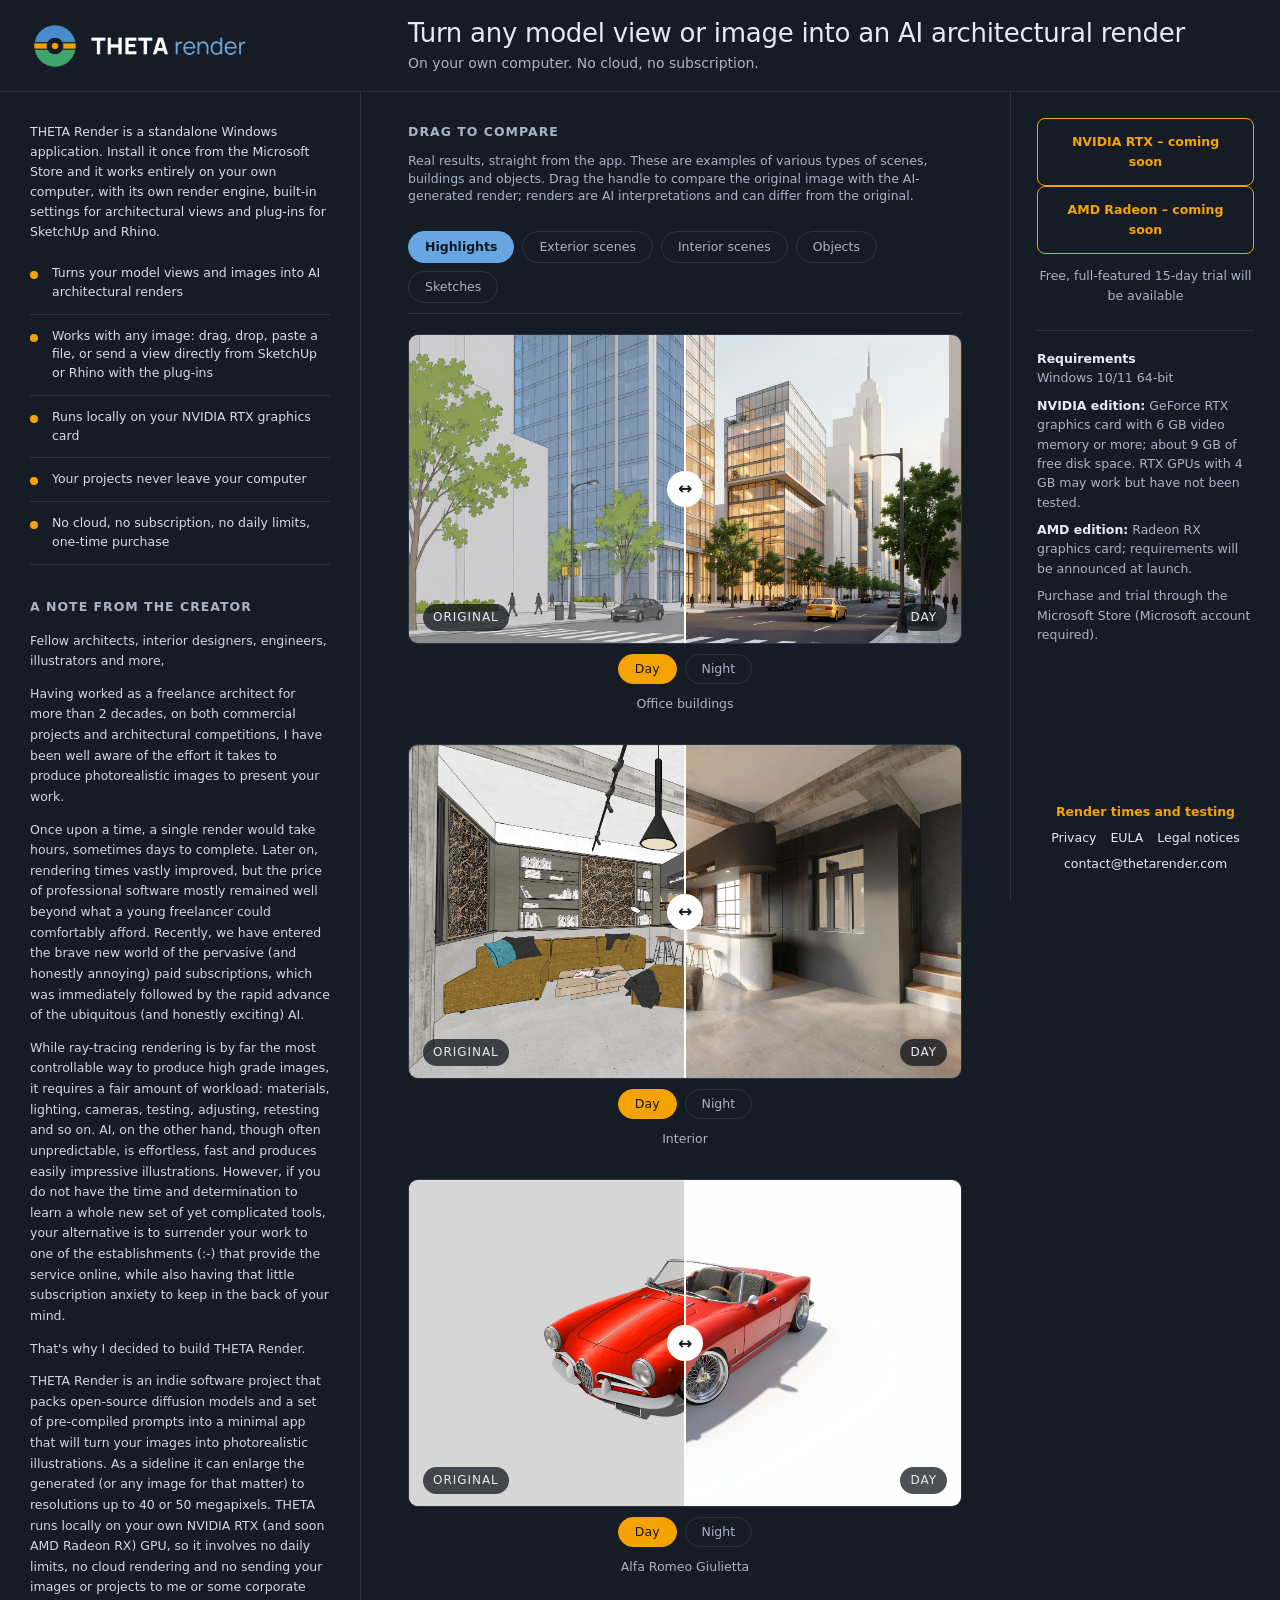
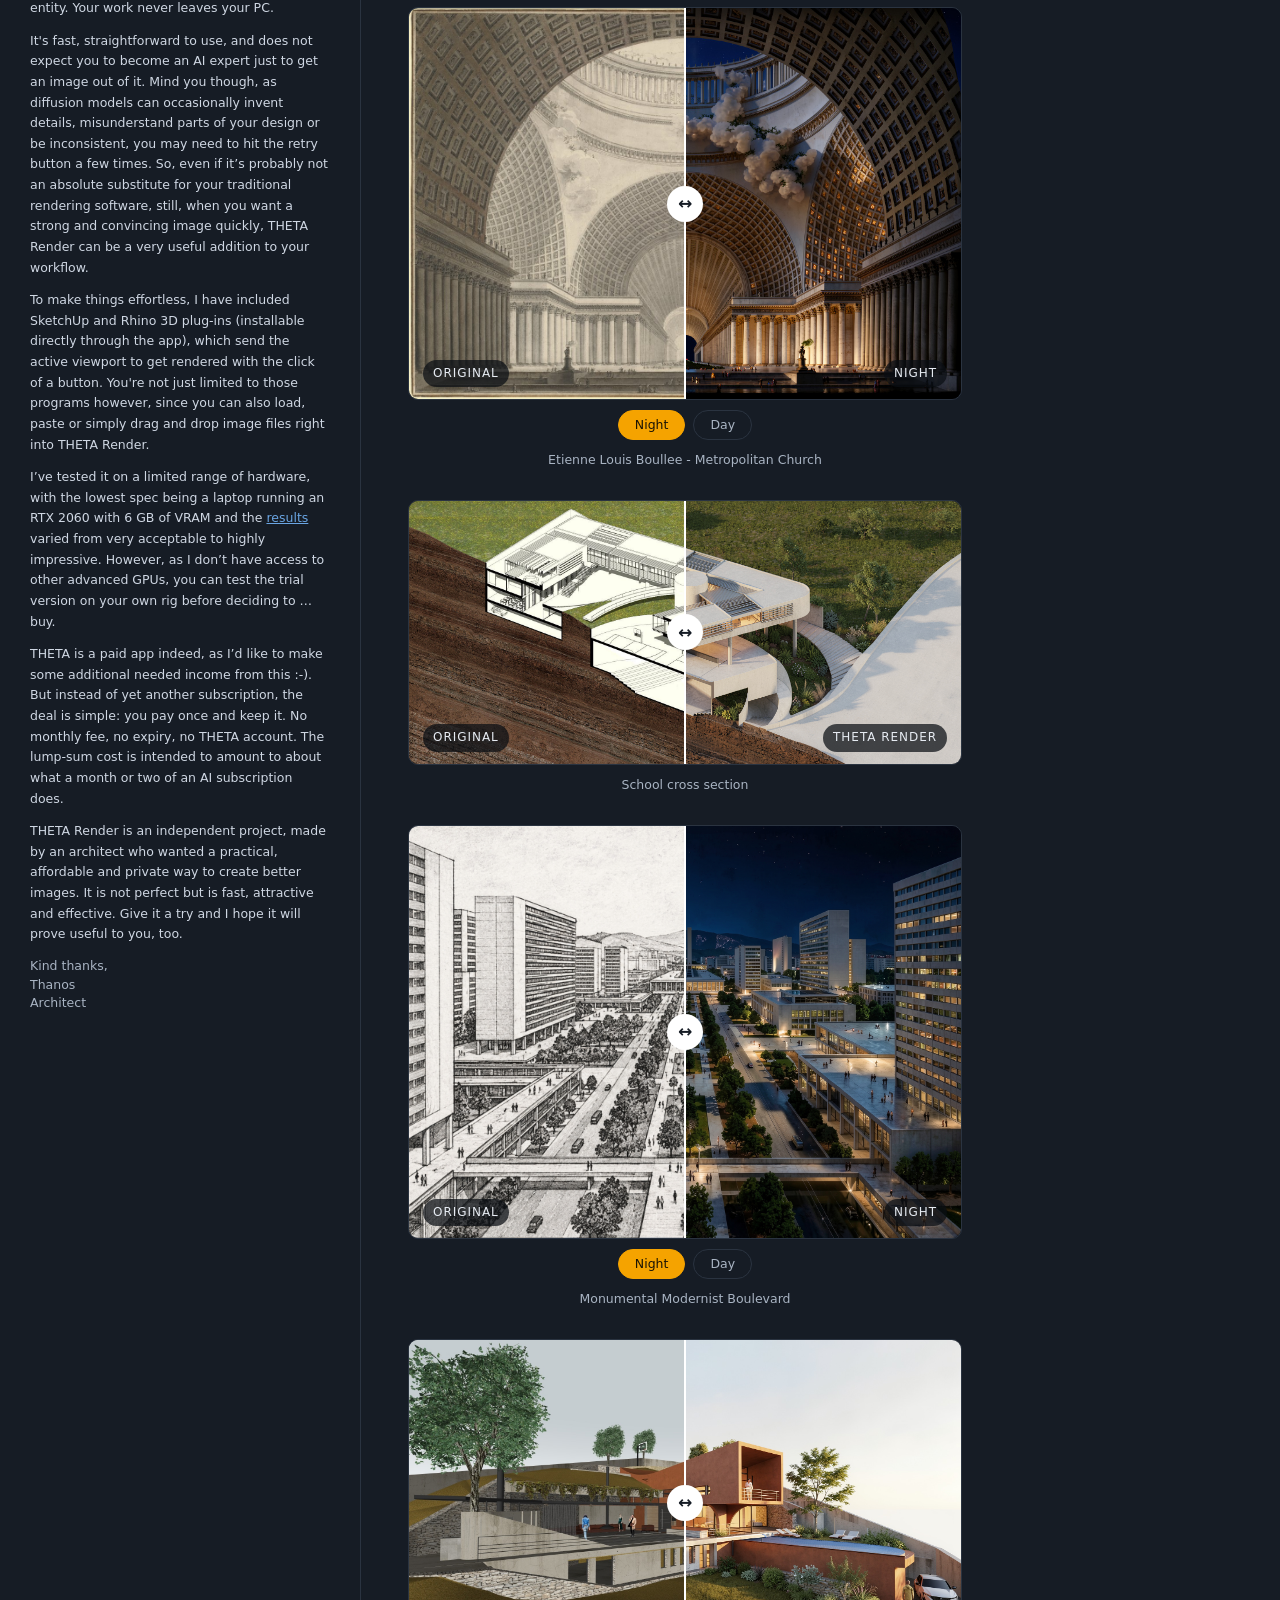
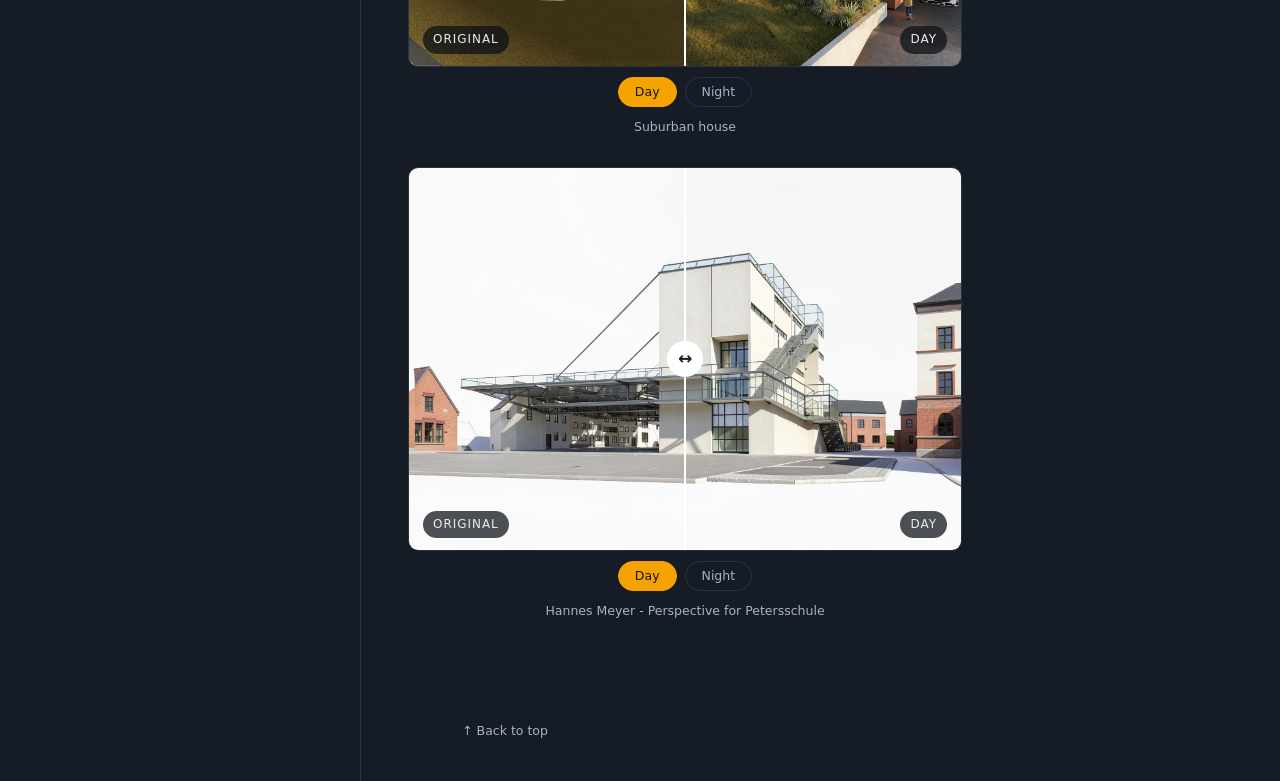
==== commit 1f0873e9: "Notice placement 1" ====
--- a/index.html
+++ b/index.html
@@ -2,12 +2,11 @@
 <meta name="robots" content="noindex, nofollow">
 <title>THETA Render - turn any model view or image into an AI architectural render</title><meta name="description" content="THETA Render turns any model view, sketch, photo or image into an AI-generated architectural render on your own NVIDIA computer. No cloud, no subscription.">
 <meta property="og:title" content="THETA Render - turn any model view or image into an AI architectural render"><meta property="og:description" content="THETA Render turns any model view, sketch, photo or image into an AI-generated architectural render on your own NVIDIA computer. No cloud, no subscription."><meta property="og:type" content="website"><meta property="og:url" content="https://thetarender.com/">
-<link rel="icon" href="img/favicon.png"><link rel="stylesheet" href="css/style.css?v=16"></head><body id="top"><header><a class="logo" href="index.html"><img src="img/logo.png" alt="THETA render"></a><div><h1>Turn any model view or image into an AI architectural render</h1><p>On your own computer. No cloud, no subscription.</p></div></header><aside class="right">
- <span class="btn soon">Coming soon</span>
+<link rel="icon" href="img/favicon.png"><link rel="stylesheet" href="css/style.css?v=17"></head><body id="top"><header><a class="logo" href="index.html"><img src="img/logo.png" alt="THETA render"></a><div><h1>Turn any model view or image into an AI architectural render</h1><p>On your own computer. No cloud, no subscription.</p></div></header><aside class="right">
+ <span class="btn soon">NVIDIA RTX &ndash; coming soon</span> <span class="btn soon">AMD Radeon &ndash; coming soon</span>
  <p class="small">Free, full-featured 15-day trial will be available</p>
- <div class="req"><b>Requirements</b><br>Windows 10/11 64-bit<br>NVIDIA GeForce RTX graphics card with 6 GB video memory or more<br>About 9 GB of free disk space<br><span style="display:block;margin-top:8px">RTX GPUs with 4 GB may work but have not been tested.</span>
-<span style="display:block;margin-top:8px">Purchase and trial management are handled by the Microsoft Store and require a Microsoft account. THETA Render does not operate its own account or licence server.</span></div>
- <div class="legal"><a class="test" href="testing.html">Render times and testing</a><a href="privacy.html">Privacy</a><a href="eula.html">EULA</a><a href="notices.html">Legal notices</a><a class="em" href="mailto:contact@thetarender.com">contact@thetarender.com</a></div><p class="nodata">This website uses no cookies, analytics or trackers and does not collect personal data itself. Our hosting provider, GitHub, may process basic technical connection data, such as IP addresses, to deliver and secure the website. SketchUp is a trademark of Trimble Inc.; Rhino and Rhinoceros are trademarks of Robert McNeel &amp; Associates; NVIDIA and GeForce RTX are trademarks of NVIDIA Corporation; Microsoft, Windows and Microsoft Store are trademarks of the Microsoft group of companies. THETA Render is not affiliated with or endorsed by these companies.</p>
+ <div class="req"><b>Requirements</b><br>Windows 10/11 64-bit<span style="display:block;margin-top:8px"><b>NVIDIA edition:</b> GeForce RTX graphics card with 6 GB video memory or more; about 9 GB of free disk space. RTX GPUs with 4 GB may work but have not been tested.</span><span style="display:block;margin-top:8px"><b>AMD edition:</b> Radeon RX graphics card; requirements will be announced at launch.</span><span style="display:block;margin-top:8px">Purchase and trial through the Microsoft Store (Microsoft account required).</span></div>
+ <div class="legal"><a class="test" href="testing.html">Render times and testing</a><a href="privacy.html">Privacy</a><a href="eula.html">EULA</a><a href="notices.html">Legal notices</a><a class="em" href="mailto:contact@thetarender.com">contact@thetarender.com</a></div>
 </aside>
 <div class="layout">
  <section class="left">
